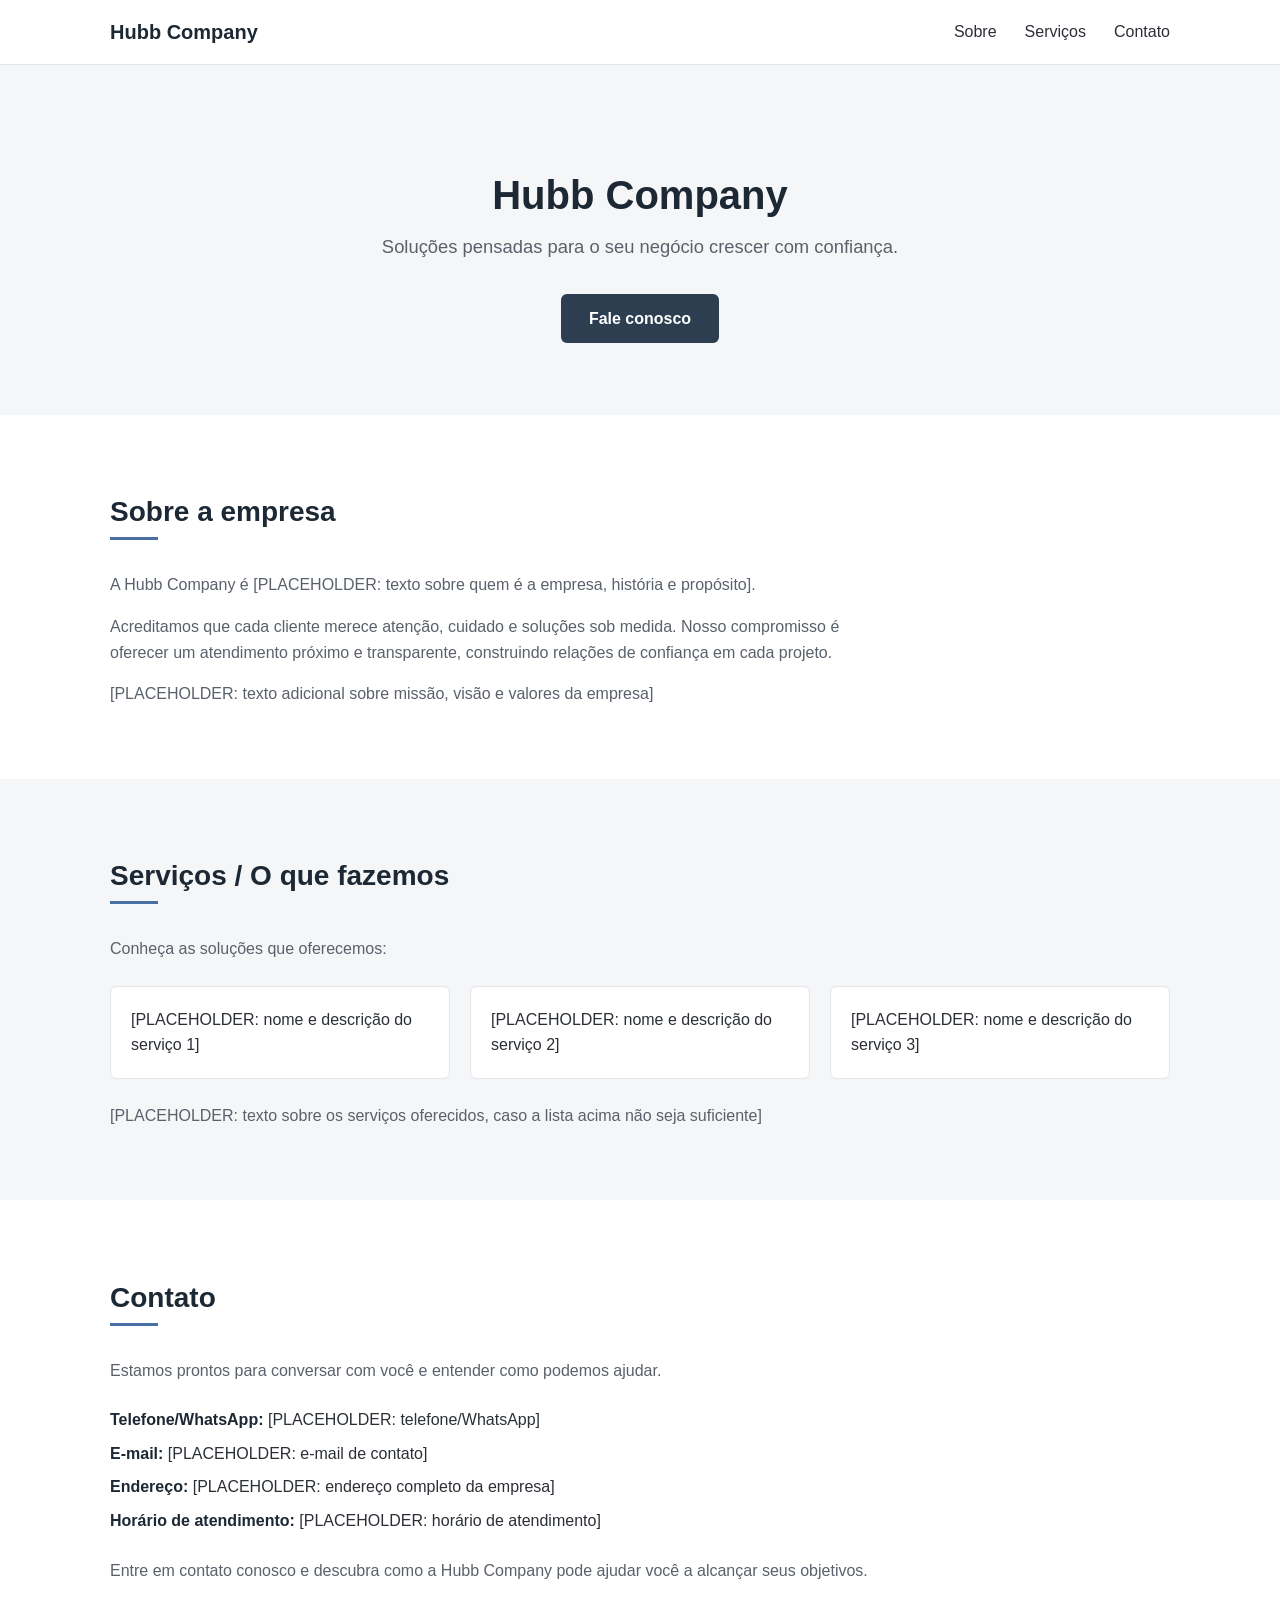
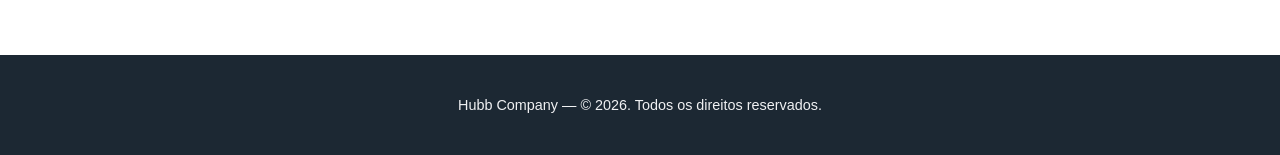
==== index.html @ 86c29744 "Publica site" ====
<!DOCTYPE html>
<html lang="pt-BR">
<head>
  <meta charset="UTF-8">
  <meta name="viewport" content="width=device-width, initial-scale=1.0">
  <title>Hubb Company — Soluções para o seu negócio</title>
  <meta name="description" content="Hubb Company: soluções pensadas para o seu negócio crescer com confiança. Conheça nossa empresa, serviços e entre em contato.">
  <link rel="stylesheet" href="styles.css">
</head>
<body>

  <header class="site-header">
    <div class="container header-inner">
      <a href="#" class="logo">Hubb Company</a>

      <input type="checkbox" id="menu-toggle" class="menu-toggle">
      <label for="menu-toggle" class="menu-toggle-label" aria-label="Abrir menu">
        <span></span>
        <span></span>
        <span></span>
      </label>

      <nav class="main-nav">
        <ul>
          <li><a href="#sobre">Sobre</a></li>
          <li><a href="#servicos">Serviços</a></li>
          <li><a href="#contato">Contato</a></li>
        </ul>
      </nav>
    </div>
  </header>

  <main>

    <section class="hero" id="topo">
      <div class="container hero-inner">
        <h1>Hubb Company</h1>
        <p class="hero-subtitle">Soluções pensadas para o seu negócio crescer com confiança.</p>
        <a href="#contato" class="btn btn-primary">Fale conosco</a>
      </div>
    </section>

    <section id="sobre" class="section">
      <div class="container">
        <h2>Sobre a empresa</h2>
        <p>A Hubb Company é [PLACEHOLDER: texto sobre quem é a empresa, história e propósito].</p>
        <p>
          Acreditamos que cada cliente merece atenção, cuidado e soluções sob medida.
          Nosso compromisso é oferecer um atendimento próximo e transparente, construindo
          relações de confiança em cada projeto.
        </p>
        <p>[PLACEHOLDER: texto adicional sobre missão, visão e valores da empresa]</p>
      </div>
    </section>

    <section id="servicos" class="section section-alt">
      <div class="container">
        <h2>Serviços / O que fazemos</h2>
        <p>Conheça as soluções que oferecemos:</p>
        <ul class="services-list">
          <li>[PLACEHOLDER: nome e descrição do serviço 1]</li>
          <li>[PLACEHOLDER: nome e descrição do serviço 2]</li>
          <li>[PLACEHOLDER: nome e descrição do serviço 3]</li>
        </ul>
        <p>[PLACEHOLDER: texto sobre os serviços oferecidos, caso a lista acima não seja suficiente]</p>
      </div>
    </section>

    <section id="contato" class="section">
      <div class="container">
        <h2>Contato</h2>
        <p>Estamos prontos para conversar com você e entender como podemos ajudar.</p>
        <ul class="contact-list">
          <li><strong>Telefone/WhatsApp:</strong> [PLACEHOLDER: telefone/WhatsApp]</li>
          <li><strong>E-mail:</strong> [PLACEHOLDER: e-mail de contato]</li>
          <li><strong>Endereço:</strong> [PLACEHOLDER: endereço completo da empresa]</li>
          <li><strong>Horário de atendimento:</strong> [PLACEHOLDER: horário de atendimento]</li>
        </ul>
        <p>
          Entre em contato conosco e descubra como a Hubb Company pode ajudar você a
          alcançar seus objetivos.
        </p>
      </div>
    </section>

  </main>

  <footer class="site-footer">
    <div class="container">
      <p>Hubb Company — &copy; 2026. Todos os direitos reservados.</p>
    </div>
  </footer>

</body>
</html>
---- styles.css ----
/* ==========================================================================
   Hubb Company — Estilos globais
   ========================================================================== */

:root {
  --color-bg: #ffffff;
  --color-bg-alt: #f5f6f8;
  --color-text: #2b2f36;
  --color-text-muted: #5a616b;
  --color-primary: #2c3e50;
  --color-primary-dark: #1c2833;
  --color-accent: #4a6fa5;
  --color-border: #e2e5ea;
  --max-width: 1100px;
  --radius: 6px;
}

* {
  box-sizing: border-box;
}

html {
  scroll-behavior: smooth;
}

body {
  margin: 0;
  font-family: -apple-system, BlinkMacSystemFont, "Segoe UI", Roboto, Helvetica, Arial, sans-serif;
  color: var(--color-text);
  background-color: var(--color-bg);
  line-height: 1.6;
}

.container {
  max-width: var(--max-width);
  margin: 0 auto;
  padding: 0 1.25rem;
}

h1, h2, h3 {
  color: var(--color-primary-dark);
  line-height: 1.25;
}

a {
  color: var(--color-accent);
  text-decoration: none;
}

a:hover,
a:focus {
  text-decoration: underline;
}

ul {
  padding-left: 1.25rem;
}

/* ==========================================================================
   Header / Navegação
   ========================================================================== */

.site-header {
  background-color: var(--color-bg);
  border-bottom: 1px solid var(--color-border);
  position: sticky;
  top: 0;
  z-index: 10;
}

.header-inner {
  display: flex;
  align-items: center;
  justify-content: space-between;
  min-height: 64px;
  position: relative;
}

.logo {
  font-weight: 700;
  font-size: 1.25rem;
  color: var(--color-primary-dark);
}

.logo:hover,
.logo:focus {
  text-decoration: none;
}

/* Menu de navegação */
.main-nav ul {
  list-style: none;
  display: flex;
  gap: 1.75rem;
  margin: 0;
  padding: 0;
}

.main-nav a {
  color: var(--color-text);
  font-weight: 500;
}

.main-nav a:hover,
.main-nav a:focus {
  color: var(--color-accent);
  text-decoration: none;
}

/* Toggle do menu mobile (checkbox hack, sem JavaScript) */
.menu-toggle {
  display: none;
}

.menu-toggle-label {
  display: none;
  flex-direction: column;
  justify-content: space-between;
  width: 26px;
  height: 20px;
  cursor: pointer;
}

.menu-toggle-label span {
  display: block;
  height: 3px;
  width: 100%;
  background-color: var(--color-primary-dark);
  border-radius: 2px;
}

/* ==========================================================================
   Hero
   ========================================================================== */

.hero {
  background-color: var(--color-bg-alt);
  padding: 4.5rem 0;
  text-align: center;
}

.hero h1 {
  font-size: 2.5rem;
  margin-bottom: 0.75rem;
}

.hero-subtitle {
  font-size: 1.15rem;
  color: var(--color-text-muted);
  max-width: 640px;
  margin: 0 auto 2rem;
}

.btn {
  display: inline-block;
  padding: 0.75rem 1.75rem;
  border-radius: var(--radius);
  font-weight: 600;
  transition: background-color 0.15s ease, color 0.15s ease;
}

.btn-primary {
  background-color: var(--color-primary);
  color: #ffffff;
}

.btn-primary:hover,
.btn-primary:focus {
  background-color: var(--color-primary-dark);
  text-decoration: none;
}

/* ==========================================================================
   Seções gerais
   ========================================================================== */

.section {
  padding: 3.5rem 0;
}

.section-alt {
  background-color: var(--color-bg-alt);
}

.section h2 {
  font-size: 1.75rem;
  margin-bottom: 1.5rem;
  position: relative;
  padding-bottom: 0.5rem;
}

.section h2::after {
  content: "";
  display: block;
  width: 48px;
  height: 3px;
  background-color: var(--color-accent);
  margin-top: 0.5rem;
}

.section p {
  color: var(--color-text-muted);
  max-width: 780px;
}

.services-list {
  list-style: none;
  padding: 0;
  display: grid;
  grid-template-columns: repeat(3, 1fr);
  gap: 1.25rem;
  margin: 1.5rem 0;
}

.services-list li {
  background-color: var(--color-bg);
  border: 1px solid var(--color-border);
  border-radius: var(--radius);
  padding: 1.25rem;
  color: var(--color-text);
}

.section-alt .services-list li {
  background-color: var(--color-bg);
}

.contact-list {
  list-style: none;
  padding: 0;
  margin: 1.5rem 0;
  display: flex;
  flex-direction: column;
  gap: 0.5rem;
}

.contact-list strong {
  color: var(--color-primary-dark);
}

/* ==========================================================================
   Rodapé
   ========================================================================== */

.site-footer {
  background-color: var(--color-primary-dark);
  color: #f0f1f3;
  padding: 1.5rem 0;
  text-align: center;
  font-size: 0.9rem;
}

.site-footer a {
  color: #ffffff;
}

/* ==========================================================================
   Responsivo — Tablet e Mobile
   ========================================================================== */

@media (max-width: 768px) {
  .services-list {
    grid-template-columns: 1fr;
  }

  .hero h1 {
    font-size: 2rem;
  }

  .hero-subtitle {
    font-size: 1rem;
  }
}

@media (max-width: 600px) {
  .menu-toggle-label {
    display: flex;
  }

  .main-nav {
    display: none;
    width: 100%;
    order: 3;
  }

  .main-nav ul {
    flex-direction: column;
    gap: 0;
    border-top: 1px solid var(--color-border);
    padding: 0.5rem 0;
  }

  .main-nav ul li a {
    display: block;
    padding: 0.75rem 0;
  }

  .header-inner {
    flex-wrap: wrap;
  }

  .menu-toggle:checked ~ .main-nav {
    display: block;
  }

  .hero {
    padding: 3rem 0;
  }

  .section {
    padding: 2.5rem 0;
  }
}
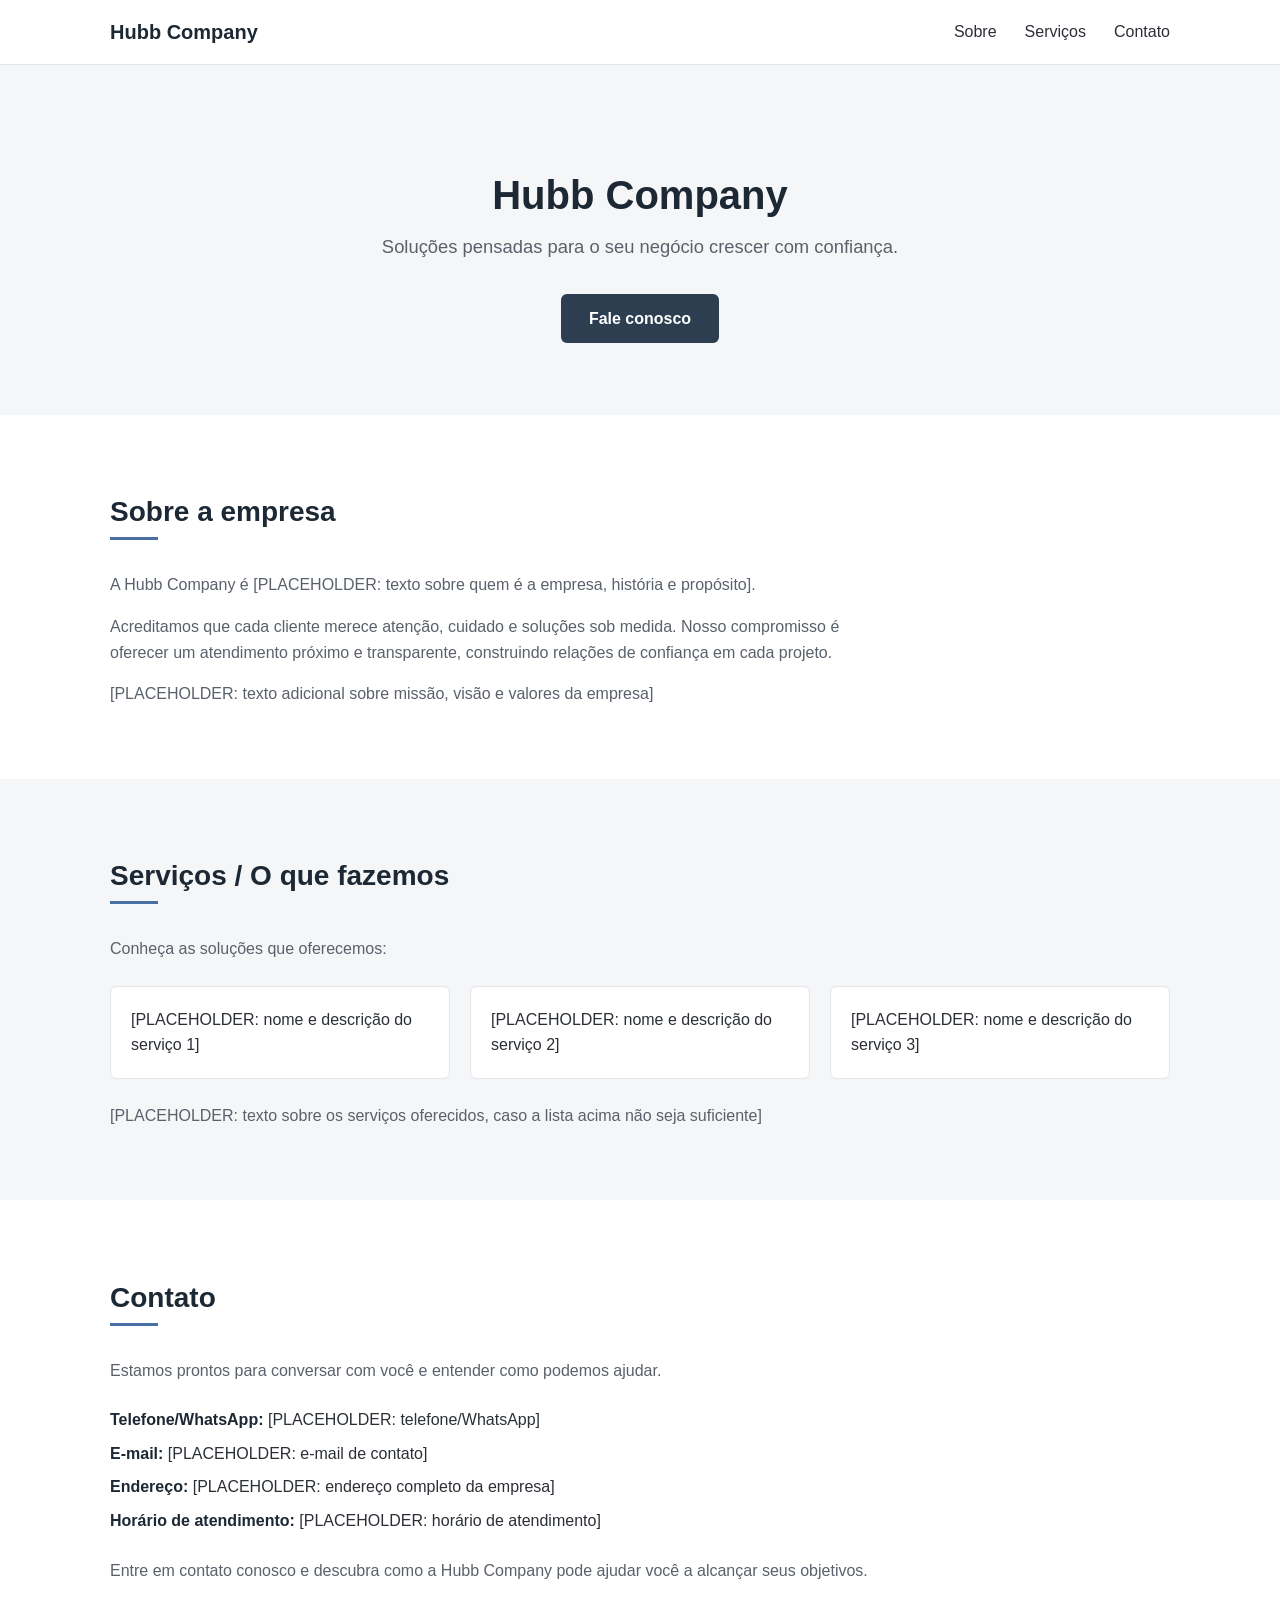
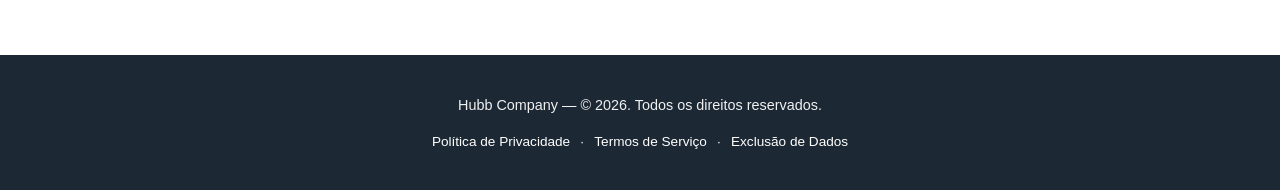
==== commit aed71919: "Adiciona páginas de privacidade, termos e exclusão de dados Referenciadas no painel do app da Meta p" ====
--- a/index.html
+++ b/index.html
@@ -88,6 +88,11 @@
   <footer class="site-footer">
     <div class="container">
       <p>Hubb Company — &copy; 2026. Todos os direitos reservados.</p>
+      <p class="footer-links">
+        <a href="/politica-de-privacidade/">Política de Privacidade</a> ·
+        <a href="/termos-de-servico/">Termos de Serviço</a> ·
+        <a href="/exclusao-de-dados/">Exclusão de Dados</a>
+      </p>
     </div>
   </footer>
 
--- a/styles.css
+++ b/styles.css
@@ -238,6 +238,35 @@
 }
 
 /* ==========================================================================
+   Páginas legais (privacidade, termos, exclusão de dados)
+   ========================================================================== */
+
+.legal-content {
+  max-width: 720px;
+}
+
+.legal-content h1 {
+  font-size: 2rem;
+  margin-bottom: 0.5rem;
+}
+
+.legal-content h2 {
+  font-size: 1.25rem;
+  margin-top: 2.25rem;
+  margin-bottom: 0.75rem;
+}
+
+.legal-content p {
+  max-width: none;
+}
+
+.updated-date {
+  color: var(--color-text-muted);
+  font-size: 0.9rem;
+  margin-bottom: 2rem;
+}
+
+/* ==========================================================================
    Rodapé
    ========================================================================== */
 
@@ -253,6 +282,15 @@
   color: #ffffff;
 }
 
+.footer-links {
+  margin-top: 0.5rem;
+  font-size: 0.85rem;
+}
+
+.footer-links a {
+  margin: 0 0.4rem;
+}
+
 /* ==========================================================================
    Responsivo — Tablet e Mobile
    ========================================================================== */
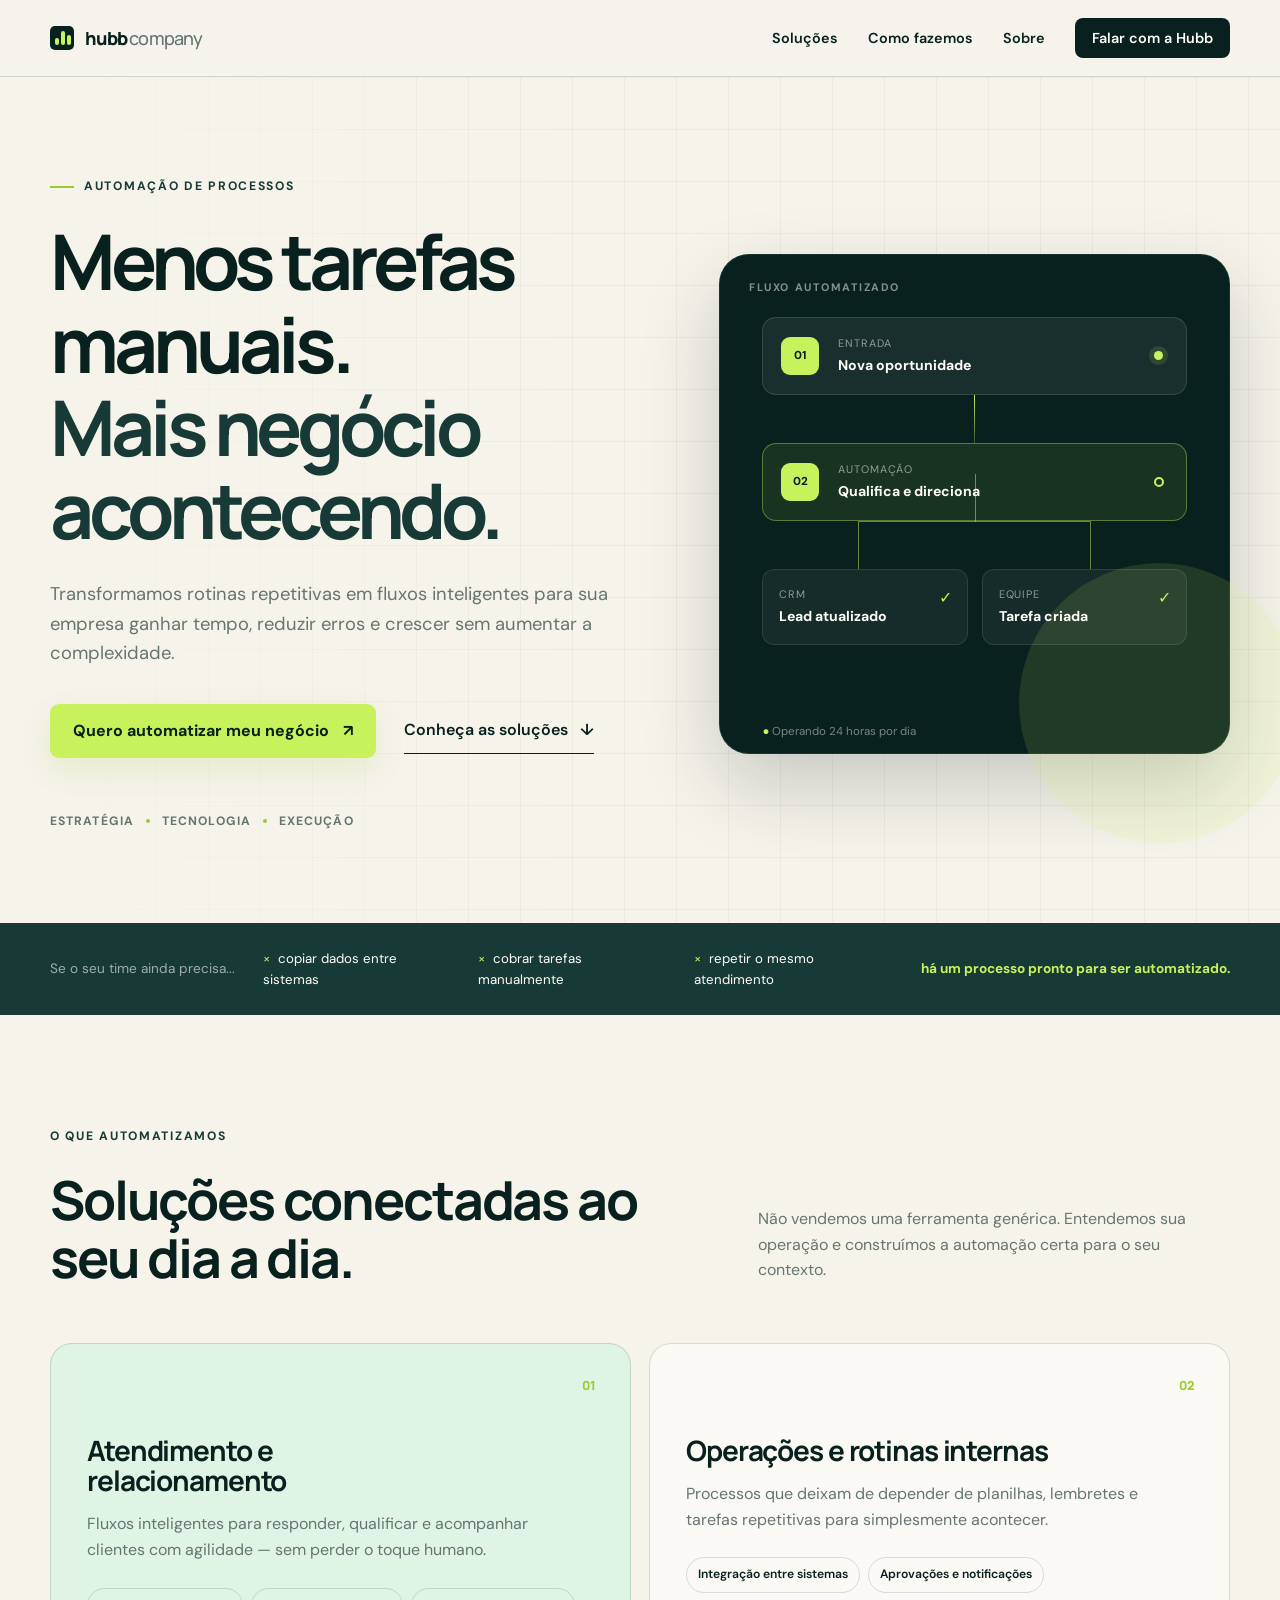
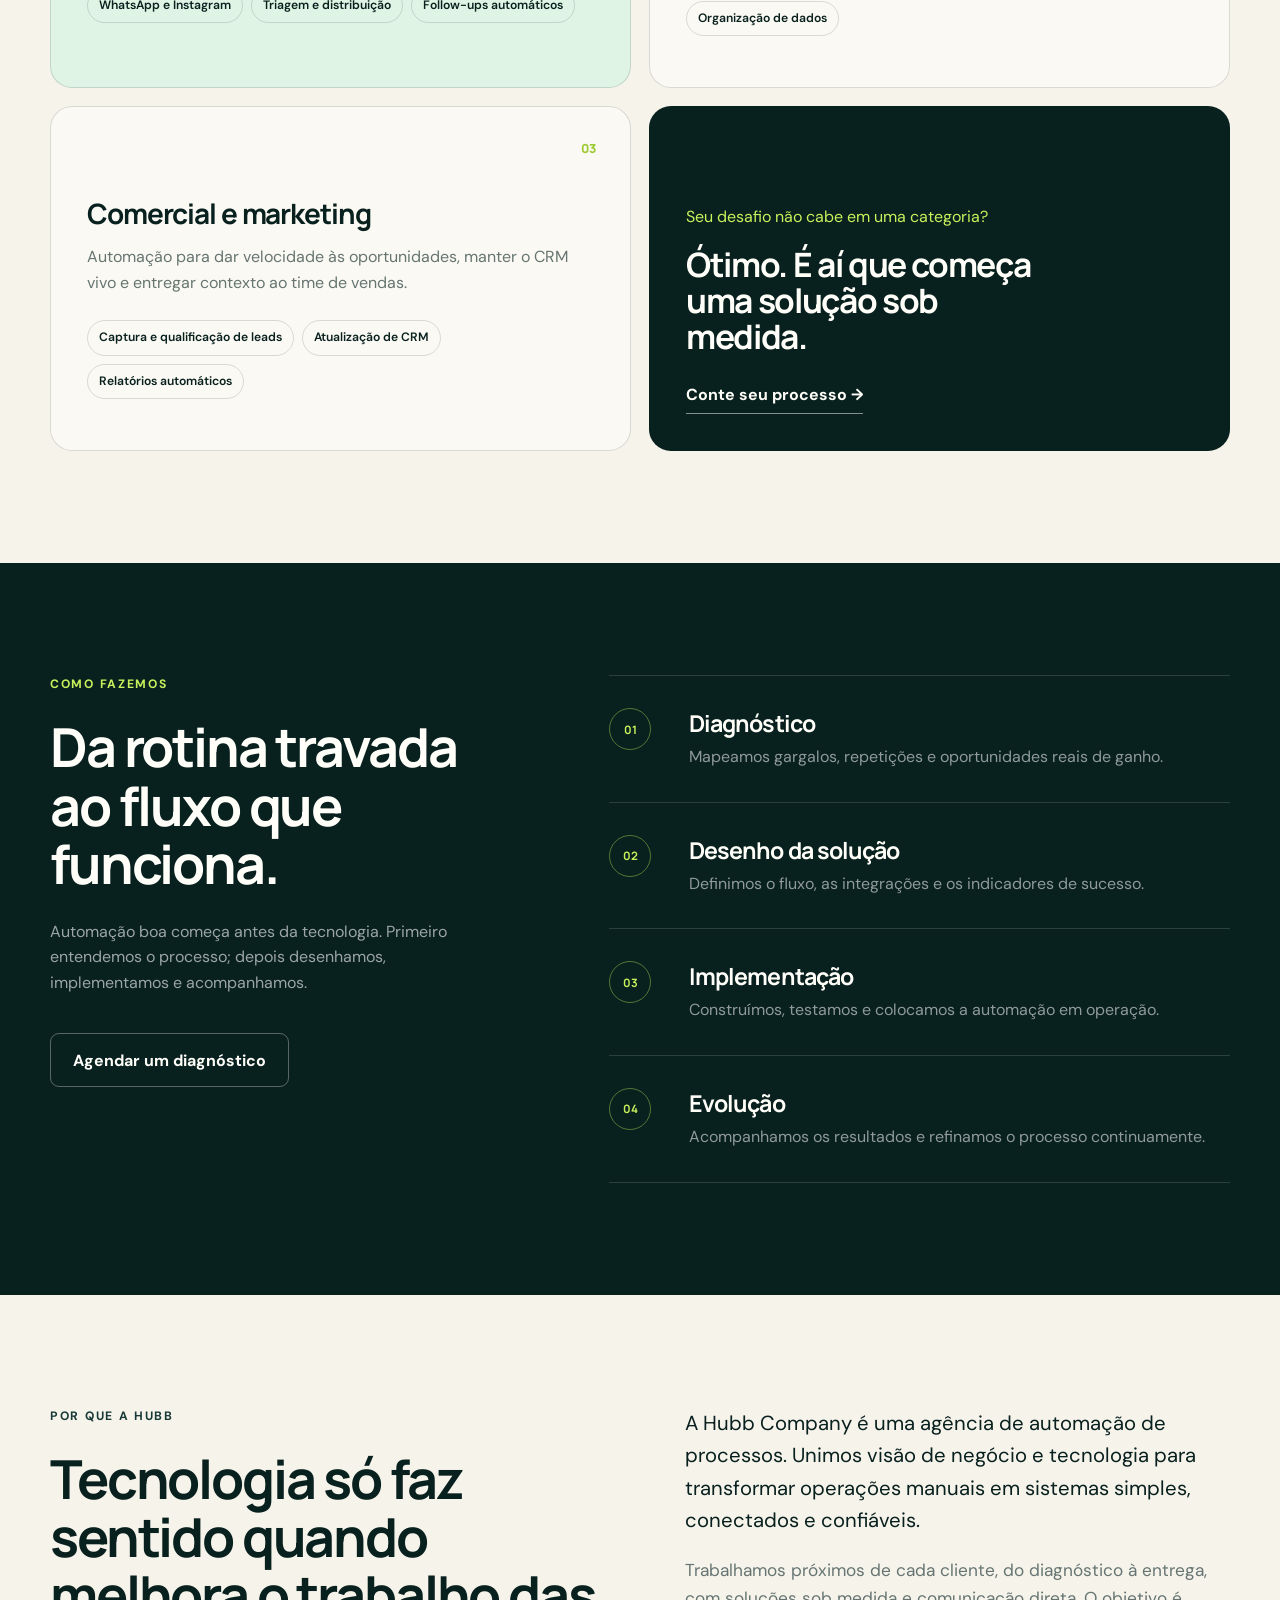
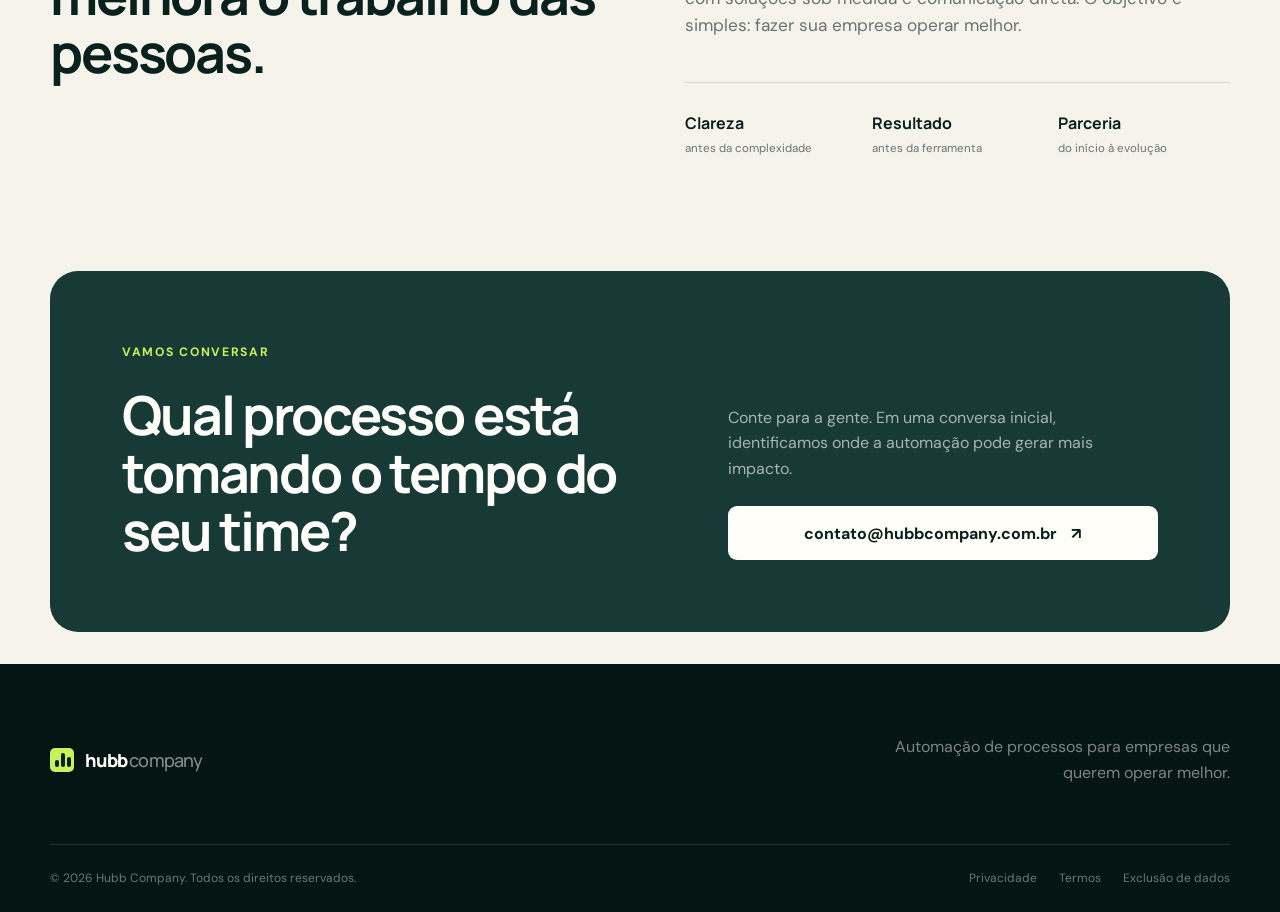
==== commit 3d052dac: "Atualiza site" ====
--- a/index.html
+++ b/index.html
@@ -1,100 +1,82 @@
 <!DOCTYPE html>
 <html lang="pt-BR">
 <head>
+  <!-- Google Tag Manager -->
+  <script>(function(w,d,s,l,i){w[l]=w[l]||[];w[l].push({'gtm.start':
+  new Date().getTime(),event:'gtm.js'});var f=d.getElementsByTagName(s)[0],
+  j=d.createElement(s),dl=l!='dataLayer'?'&l='+l:'';j.async=true;j.src=
+  'https://www.googletagmanager.com/gtm.js?id='+i+dl;f.parentNode.insertBefore(j,f);
+  })(window,document,'script','dataLayer','GTM-T8QFWPZV');</script>
+  <!-- End Google Tag Manager -->
   <meta charset="UTF-8">
   <meta name="viewport" content="width=device-width, initial-scale=1.0">
-  <title>Hubb Company — Soluções para o seu negócio</title>
-  <meta name="description" content="Hubb Company: soluções pensadas para o seu negócio crescer com confiança. Conheça nossa empresa, serviços e entre em contato.">
+  <meta name="theme-color" content="#081f1d">
+  <title>Hubb Company — Automação de processos para empresas</title>
+  <meta name="description" content="A Hubb Company mapeia, integra e automatiza processos para sua empresa ganhar eficiência, escala e clareza operacional.">
+  <meta property="og:title" content="Hubb Company — Processos melhores. Negócios mais leves.">
+  <meta property="og:description" content="Automação de processos sob medida para reduzir tarefas manuais, integrar ferramentas e liberar seu time para o que importa.">
+  <meta property="og:type" content="website">
+  <meta property="og:url" content="https://hubbcompany.com.br/">
+  <meta property="og:image" content="https://hubbcompany.com.br/og.png">
+  <meta name="twitter:card" content="summary_large_image">
+  <meta name="twitter:title" content="Hubb Company — Processos melhores. Negócios mais leves.">
+  <meta name="twitter:description" content="Automação de processos sob medida para reduzir tarefas manuais, integrar ferramentas e liberar seu time para o que importa.">
+  <meta name="twitter:image" content="https://hubbcompany.com.br/og.png">
+  <link rel="preconnect" href="https://fonts.googleapis.com">
+  <link rel="preconnect" href="https://fonts.gstatic.com" crossorigin>
+  <link href="https://fonts.googleapis.com/css2?family=DM+Sans:wght@400;500;600;700&family=Manrope:wght@500;600;700;800&display=swap" rel="stylesheet">
   <link rel="stylesheet" href="styles.css">
 </head>
 <body>
-
+  <!-- Google Tag Manager (noscript) -->
+  <noscript><iframe src="https://www.googletagmanager.com/ns.html?id=GTM-T8QFWPZV"
+  height="0" width="0" style="display:none;visibility:hidden"></iframe></noscript>
+  <!-- End Google Tag Manager (noscript) -->
   <header class="site-header">
     <div class="container header-inner">
-      <a href="#" class="logo">Hubb Company</a>
-
+      <a href="#topo" class="logo" aria-label="Hubb Company — início"><span class="logo-mark" aria-hidden="true"><i></i><i></i><i></i></span><span>hubb<span>company</span></span></a>
       <input type="checkbox" id="menu-toggle" class="menu-toggle">
-      <label for="menu-toggle" class="menu-toggle-label" aria-label="Abrir menu">
-        <span></span>
-        <span></span>
-        <span></span>
-      </label>
-
-      <nav class="main-nav">
-        <ul>
-          <li><a href="#sobre">Sobre</a></li>
-          <li><a href="#servicos">Serviços</a></li>
-          <li><a href="#contato">Contato</a></li>
-        </ul>
-      </nav>
+      <label for="menu-toggle" class="menu-toggle-label" aria-label="Abrir menu"><span></span><span></span><span></span></label>
+      <nav class="main-nav" aria-label="Navegação principal"><ul><li><a href="#solucoes">Soluções</a></li><li><a href="#metodo">Como fazemos</a></li><li><a href="#sobre">Sobre</a></li><li><a class="nav-cta" href="#contato">Falar com a Hubb</a></li></ul></nav>
     </div>
   </header>
-
   <main>
-
     <section class="hero" id="topo">
-      <div class="container hero-inner">
-        <h1>Hubb Company</h1>
-        <p class="hero-subtitle">Soluções pensadas para o seu negócio crescer com confiança.</p>
-        <a href="#contato" class="btn btn-primary">Fale conosco</a>
+      <div class="container hero-grid">
+        <div class="hero-copy">
+          <p class="eyebrow"><span></span> Automação de processos</p>
+          <h1>Menos tarefas manuais.<br><em>Mais negócio acontecendo.</em></h1>
+          <p class="hero-subtitle">Transformamos rotinas repetitivas em fluxos inteligentes para sua empresa ganhar tempo, reduzir erros e crescer sem aumentar a complexidade.</p>
+          <div class="hero-actions"><a href="mailto:contato@hubbcompany.com.br?subject=Quero%20automatizar%20meus%20processos" class="btn btn-primary">Quero automatizar meu negócio <span aria-hidden="true">↗</span></a><a href="#solucoes" class="text-link">Conheça as soluções <span aria-hidden="true">↓</span></a></div>
+          <div class="hero-proof"><span>Estratégia</span><i></i><span>Tecnologia</span><i></i><span>Execução</span></div>
+        </div>
+        <div class="process-visual" aria-label="Representação de um processo automatizado">
+          <div class="visual-label">Fluxo automatizado</div>
+          <div class="flow-card"><span class="flow-icon">01</span><div><small>Entrada</small><strong>Nova oportunidade</strong></div><span class="status-dot"></span></div>
+          <div class="flow-line"><span></span></div>
+          <div class="flow-card flow-main"><span class="flow-icon">02</span><div><small>Automação</small><strong>Qualifica e direciona</strong></div><span class="pulse"></span></div>
+          <div class="flow-split"></div>
+          <div class="flow-results"><div class="mini-card"><small>CRM</small><strong>Lead atualizado</strong><span>✓</span></div><div class="mini-card"><small>Equipe</small><strong>Tarefa criada</strong><span>✓</span></div></div>
+          <p class="visual-note"><span>●</span> Operando 24 horas por dia</p>
+        </div>
       </div>
     </section>
-
-    <section id="sobre" class="section">
+    <section class="problem-strip"><div class="container strip-grid"><p>Se o seu time ainda precisa...</p><ul><li>copiar dados entre sistemas</li><li>cobrar tarefas manualmente</li><li>repetir o mesmo atendimento</li></ul><strong>há um processo pronto para ser automatizado.</strong></div></section>
+    <section id="solucoes" class="section solutions-section">
       <div class="container">
-        <h2>Sobre a empresa</h2>
-        <p>A Hubb Company é [PLACEHOLDER: texto sobre quem é a empresa, história e propósito].</p>
-        <p>
-          Acreditamos que cada cliente merece atenção, cuidado e soluções sob medida.
-          Nosso compromisso é oferecer um atendimento próximo e transparente, construindo
-          relações de confiança em cada projeto.
-        </p>
-        <p>[PLACEHOLDER: texto adicional sobre missão, visão e valores da empresa]</p>
+        <div class="section-heading"><div><p class="eyebrow">O que automatizamos</p><h2>Soluções conectadas ao seu dia a dia.</h2></div><p>Não vendemos uma ferramenta genérica. Entendemos sua operação e construímos a automação certa para o seu contexto.</p></div>
+        <div class="services-grid">
+          <article class="service-card featured"><span class="card-number">01</span><h3>Atendimento e relacionamento</h3><p>Fluxos inteligentes para responder, qualificar e acompanhar clientes com agilidade — sem perder o toque humano.</p><ul><li>WhatsApp e Instagram</li><li>Triagem e distribuição</li><li>Follow-ups automáticos</li></ul></article>
+          <article class="service-card"><span class="card-number">02</span><h3>Operações e rotinas internas</h3><p>Processos que deixam de depender de planilhas, lembretes e tarefas repetitivas para simplesmente acontecer.</p><ul><li>Integração entre sistemas</li><li>Aprovações e notificações</li><li>Organização de dados</li></ul></article>
+          <article class="service-card"><span class="card-number">03</span><h3>Comercial e marketing</h3><p>Automação para dar velocidade às oportunidades, manter o CRM vivo e entregar contexto ao time de vendas.</p><ul><li>Captura e qualificação de leads</li><li>Atualização de CRM</li><li>Relatórios automáticos</li></ul></article>
+          <article class="service-card service-cta"><p>Seu desafio não cabe em uma categoria?</p><h3>Ótimo. É aí que começa uma solução sob medida.</h3><a href="#contato">Conte seu processo <span aria-hidden="true">→</span></a></article>
+        </div>
       </div>
     </section>
-
-    <section id="servicos" class="section section-alt">
-      <div class="container">
-        <h2>Serviços / O que fazemos</h2>
-        <p>Conheça as soluções que oferecemos:</p>
-        <ul class="services-list">
-          <li>[PLACEHOLDER: nome e descrição do serviço 1]</li>
-          <li>[PLACEHOLDER: nome e descrição do serviço 2]</li>
-          <li>[PLACEHOLDER: nome e descrição do serviço 3]</li>
-        </ul>
-        <p>[PLACEHOLDER: texto sobre os serviços oferecidos, caso a lista acima não seja suficiente]</p>
-      </div>
-    </section>
-
-    <section id="contato" class="section">
-      <div class="container">
-        <h2>Contato</h2>
-        <p>Estamos prontos para conversar com você e entender como podemos ajudar.</p>
-        <ul class="contact-list">
-          <li><strong>Telefone/WhatsApp:</strong> [PLACEHOLDER: telefone/WhatsApp]</li>
-          <li><strong>E-mail:</strong> [PLACEHOLDER: e-mail de contato]</li>
-          <li><strong>Endereço:</strong> [PLACEHOLDER: endereço completo da empresa]</li>
-          <li><strong>Horário de atendimento:</strong> [PLACEHOLDER: horário de atendimento]</li>
-        </ul>
-        <p>
-          Entre em contato conosco e descubra como a Hubb Company pode ajudar você a
-          alcançar seus objetivos.
-        </p>
-      </div>
-    </section>
-
+    <section id="metodo" class="section method-section"><div class="container method-grid"><div class="method-intro"><p class="eyebrow light">Como fazemos</p><h2>Da rotina travada ao fluxo que funciona.</h2><p>Automação boa começa antes da tecnologia. Primeiro entendemos o processo; depois desenhamos, implementamos e acompanhamos.</p><a class="btn btn-outline" href="mailto:contato@hubbcompany.com.br?subject=Diagnóstico%20de%20automação">Agendar um diagnóstico</a></div><ol class="steps-list"><li><span>01</span><div><h3>Diagnóstico</h3><p>Mapeamos gargalos, repetições e oportunidades reais de ganho.</p></div></li><li><span>02</span><div><h3>Desenho da solução</h3><p>Definimos o fluxo, as integrações e os indicadores de sucesso.</p></div></li><li><span>03</span><div><h3>Implementação</h3><p>Construímos, testamos e colocamos a automação em operação.</p></div></li><li><span>04</span><div><h3>Evolução</h3><p>Acompanhamos os resultados e refinamos o processo continuamente.</p></div></li></ol></div></section>
+    <section id="sobre" class="section about-section"><div class="container about-grid"><div class="about-statement"><p class="eyebrow">Por que a Hubb</p><h2>Tecnologia só faz sentido quando melhora o trabalho das pessoas.</h2></div><div class="about-copy"><p>A Hubb Company é uma agência de automação de processos. Unimos visão de negócio e tecnologia para transformar operações manuais em sistemas simples, conectados e confiáveis.</p><p>Trabalhamos próximos de cada cliente, do diagnóstico à entrega, com soluções sob medida e comunicação direta. O objetivo é simples: fazer sua empresa operar melhor.</p><div class="values-row"><div><strong>Clareza</strong><span>antes da complexidade</span></div><div><strong>Resultado</strong><span>antes da ferramenta</span></div><div><strong>Parceria</strong><span>do início à evolução</span></div></div></div></div></section>
+    <section id="contato" class="contact-section"><div class="container contact-panel"><div><p class="eyebrow light">Vamos conversar</p><h2>Qual processo está tomando o tempo do seu time?</h2></div><div class="contact-action"><p>Conte para a gente. Em uma conversa inicial, identificamos onde a automação pode gerar mais impacto.</p><a href="mailto:contato@hubbcompany.com.br?subject=Quero%20automatizar%20meus%20processos" class="btn btn-light">contato@hubbcompany.com.br <span aria-hidden="true">↗</span></a></div></div></section>
   </main>
-
-  <footer class="site-footer">
-    <div class="container">
-      <p>Hubb Company — &copy; 2026. Todos os direitos reservados.</p>
-      <p class="footer-links">
-        <a href="/politica-de-privacidade/">Política de Privacidade</a> ·
-        <a href="/termos-de-servico/">Termos de Serviço</a> ·
-        <a href="/exclusao-de-dados/">Exclusão de Dados</a>
-      </p>
-    </div>
-  </footer>
-
+  <footer class="site-footer"><div class="container footer-main"><a href="#topo" class="logo logo-footer"><span class="logo-mark" aria-hidden="true"><i></i><i></i><i></i></span><span>hubb<span>company</span></span></a><p>Automação de processos para empresas que querem operar melhor.</p></div><div class="container footer-bottom"><p>© 2026 Hubb Company. Todos os direitos reservados.</p><nav aria-label="Links legais"><a href="/politica-de-privacidade/">Privacidade</a><a href="/termos-de-servico/">Termos</a><a href="/exclusao-de-dados/">Exclusão de dados</a></nav></div></footer>
 </body>
 </html>
--- a/styles.css
+++ b/styles.css
@@ -1,350 +1,128 @@
-/* ==========================================================================
-   Hubb Company — Estilos globais
-   ========================================================================== */
-
 :root {
-  --color-bg: #ffffff;
-  --color-bg-alt: #f5f6f8;
-  --color-text: #2b2f36;
-  --color-text-muted: #5a616b;
-  --color-primary: #2c3e50;
-  --color-primary-dark: #1c2833;
-  --color-accent: #4a6fa5;
-  --color-border: #e2e5ea;
-  --max-width: 1100px;
-  --radius: 6px;
+  --ink: #08201e; --ink-soft: #173a36; --paper: #f6f3eb; --white: #fffef9;
+  --lime: #c8f25c; --lime-deep: #9dca31; --mint: #dff4e4; --muted: #667572;
+  --line: rgba(8, 32, 30, .14); --max-width: 1180px; --radius: 22px;
+  --font-display: "Manrope", sans-serif; --font-body: "DM Sans", sans-serif;
 }
-
-* {
-  box-sizing: border-box;
+* { box-sizing: border-box; }
+html { scroll-behavior: smooth; scroll-padding-top: 88px; }
+body { margin: 0; color: var(--ink); background: var(--paper); font-family: var(--font-body); line-height: 1.6; -webkit-font-smoothing: antialiased; }
+body::selection { background: var(--lime); color: var(--ink); }
+a { color: inherit; text-decoration: none; }
+.container { width: min(calc(100% - 40px), var(--max-width)); margin-inline: auto; }
+h1, h2, h3, p { margin-top: 0; }
+h1, h2, h3 { font-family: var(--font-display); letter-spacing: -.04em; line-height: 1.08; }
+.section { padding: 112px 0; }
+.eyebrow { display: flex; align-items: center; gap: 10px; margin-bottom: 24px; color: var(--ink-soft); font-size: .76rem; font-weight: 700; letter-spacing: .14em; text-transform: uppercase; }
+.eyebrow > span { display: inline-block; width: 24px; height: 2px; background: var(--lime-deep); }
+.eyebrow.light { color: var(--lime); }
+.btn { display: inline-flex; align-items: center; justify-content: center; gap: 14px; min-height: 54px; padding: 0 22px; border: 1px solid transparent; border-radius: 9px; font-weight: 700; transition: transform .2s ease, background .2s ease, color .2s ease; }
+.btn:hover { transform: translateY(-2px); }
+.btn-primary { color: var(--ink); background: var(--lime); box-shadow: 0 12px 34px rgba(157, 202, 49, .18); }
+.btn-primary:hover { background: #d5ff6b; }
+.btn-outline { margin-top: 22px; color: var(--white); border-color: rgba(255,255,255,.32); }
+.btn-outline:hover { color: var(--ink); background: var(--white); }
+.btn-light { color: var(--ink); background: var(--white); }
+.site-header { position: sticky; top: 0; z-index: 20; border-bottom: 1px solid var(--line); background: rgba(246,243,235,.9); backdrop-filter: blur(16px); }
+.header-inner { display: flex; align-items: center; justify-content: space-between; min-height: 76px; }
+.logo { display: inline-flex; align-items: center; gap: 11px; font-family: var(--font-display); font-size: 1.13rem; font-weight: 800; letter-spacing: -.05em; }
+.logo > span:last-child > span { margin-left: 2px; color: var(--muted); font-weight: 500; }
+.logo-mark { display: grid; grid-template-columns: repeat(3, 4px); align-items: end; gap: 2px; width: 24px; height: 24px; padding: 5px; border-radius: 5px; background: var(--ink); }
+.logo-mark i { display: block; width: 4px; border-radius: 2px; background: var(--lime); }
+.logo-mark i:nth-child(1) { height: 7px; } .logo-mark i:nth-child(2) { height: 14px; } .logo-mark i:nth-child(3) { height: 10px; }
+.main-nav ul { display: flex; align-items: center; gap: 30px; margin: 0; padding: 0; list-style: none; }
+.main-nav a { font-size: .9rem; font-weight: 600; }
+.main-nav a:not(.nav-cta):hover { color: var(--lime-deep); }
+.main-nav .nav-cta { padding: 11px 17px; border-radius: 8px; color: var(--white); background: var(--ink); }
+.menu-toggle, .menu-toggle-label { display: none; }
+.hero { position: relative; overflow: hidden; padding: 100px 0 92px; }
+.hero::before { position: absolute; inset: 0; z-index: -1; content: ""; background-image: linear-gradient(rgba(8,32,30,.045) 1px, transparent 1px), linear-gradient(90deg, rgba(8,32,30,.045) 1px, transparent 1px); background-size: 52px 52px; mask-image: linear-gradient(to right, transparent, #000 45%, #000); }
+.hero-grid { display: grid; grid-template-columns: 1.08fr .92fr; align-items: center; gap: 70px; }
+.hero h1 { max-width: 700px; margin-bottom: 28px; font-size: clamp(3rem, 6vw, 5.35rem); font-weight: 700; letter-spacing: -.065em; }
+.hero h1 em { color: var(--ink-soft); font-style: normal; }
+.hero-subtitle { max-width: 650px; margin-bottom: 35px; color: var(--muted); font-size: 1.15rem; }
+.hero-actions { display: flex; align-items: center; gap: 28px; }
+.text-link { padding: 10px 0; border-bottom: 1px solid var(--ink); font-weight: 600; }
+.text-link span { margin-left: 8px; }
+.hero-proof { display: flex; align-items: center; gap: 12px; margin-top: 54px; color: var(--muted); font-size: .76rem; font-weight: 700; letter-spacing: .09em; text-transform: uppercase; }
+.hero-proof i { width: 4px; height: 4px; border-radius: 50%; background: var(--lime-deep); }
+.process-visual { position: relative; min-height: 500px; padding: 62px 42px 36px; border: 1px solid rgba(255,255,255,.08); border-radius: 30px; background: var(--ink); box-shadow: 0 32px 80px rgba(8,32,30,.2); }
+.process-visual::before { position: absolute; right: -70px; bottom: -90px; width: 280px; height: 280px; border-radius: 50%; content: ""; background: rgba(200,242,92,.12); }
+.visual-label { position: absolute; top: 24px; left: 29px; color: rgba(255,255,255,.5); font-size: .68rem; font-weight: 700; letter-spacing: .14em; text-transform: uppercase; }
+.flow-card { position: relative; z-index: 2; display: grid; grid-template-columns: 42px 1fr 14px; align-items: center; gap: 15px; padding: 17px 18px; border: 1px solid rgba(255,255,255,.13); border-radius: 14px; color: var(--white); background: rgba(255,255,255,.07); }
+.flow-card small, .mini-card small { display: block; color: rgba(255,255,255,.52); font-size: .68rem; letter-spacing: .08em; text-transform: uppercase; }
+.flow-card strong, .mini-card strong { display: block; margin-top: 2px; font-size: .88rem; }
+.flow-icon { display: grid; place-items: center; width: 38px; height: 38px; border-radius: 9px; color: var(--ink); background: var(--lime); font-size: .72rem; font-weight: 800; }
+.status-dot { width: 9px; height: 9px; border-radius: 50%; background: var(--lime); box-shadow: 0 0 0 5px rgba(200,242,92,.12); }
+.flow-main { border-color: rgba(200,242,92,.38); background: rgba(200,242,92,.09); }
+.pulse { width: 10px; height: 10px; border: 2px solid var(--lime); border-radius: 50%; animation: pulse 1.8s infinite; }
+.flow-line { display: flex; justify-content: center; height: 48px; } .flow-line span { width: 1px; background: linear-gradient(var(--lime), rgba(200,242,92,.25)); }
+.flow-split { position: relative; width: 55%; height: 48px; margin: auto; border-top: 1px solid rgba(200,242,92,.5); border-inline: 1px solid rgba(200,242,92,.5); }
+.flow-split::before { position: absolute; top: -48px; left: 50%; width: 1px; height: 48px; content: ""; background: rgba(200,242,92,.5); }
+.flow-results { display: grid; grid-template-columns: 1fr 1fr; gap: 14px; }
+.mini-card { position: relative; padding: 16px; border: 1px solid rgba(255,255,255,.1); border-radius: 12px; color: var(--white); background: rgba(255,255,255,.055); }
+.mini-card > span { position: absolute; top: 15px; right: 15px; color: var(--lime); }
+.visual-note { position: absolute; bottom: 12px; left: 42px; margin: 0; color: rgba(255,255,255,.46); font-size: .72rem; } .visual-note span { color: var(--lime); }
+@keyframes pulse { 0%,100% { box-shadow: 0 0 0 0 rgba(200,242,92,.28); } 50% { box-shadow: 0 0 0 8px rgba(200,242,92,0); } }
+.problem-strip { padding: 25px 0; color: var(--white); background: var(--ink-soft); }
+.strip-grid { display: grid; grid-template-columns: auto 1fr auto; align-items: center; gap: 28px; }
+.strip-grid p, .strip-grid strong { margin: 0; font-size: .85rem; } .strip-grid p { color: rgba(255,255,255,.58); } .strip-grid strong { color: var(--lime); }
+.strip-grid ul { display: flex; justify-content: center; gap: 26px; margin: 0; padding: 0; list-style: none; font-size: .83rem; } .strip-grid li::before { margin-right: 8px; color: var(--lime); content: "×"; }
+.section-heading { display: grid; grid-template-columns: 1.15fr .85fr; gap: 70px; align-items: end; margin-bottom: 56px; }
+.section-heading h2, .about-statement h2, .method-intro h2, .contact-panel h2 { margin-bottom: 0; font-size: clamp(2.35rem, 4.2vw, 4rem); }
+.section-heading > p { max-width: 440px; margin-bottom: 4px; color: var(--muted); }
+.services-grid { display: grid; grid-template-columns: repeat(2, 1fr); gap: 18px; }
+.service-card { position: relative; min-height: 345px; padding: 36px; overflow: hidden; border: 1px solid var(--line); border-radius: var(--radius); background: rgba(255,254,249,.56); }
+.service-card.featured { background: var(--mint); }
+.service-card h3 { max-width: 370px; margin: 55px 0 16px; font-size: 1.75rem; }
+.service-card p { max-width: 500px; color: var(--muted); }
+.service-card ul { display: flex; flex-wrap: wrap; gap: 8px; margin: 25px 0 0; padding: 0; list-style: none; }
+.service-card li { padding: 7px 11px; border: 1px solid var(--line); border-radius: 30px; font-size: .76rem; font-weight: 600; }
+.card-number { position: absolute; top: 32px; right: 34px; color: var(--lime-deep); font-family: var(--font-display); font-size: .78rem; font-weight: 800; }
+.service-cta { display: flex; flex-direction: column; justify-content: flex-end; color: var(--white); background: var(--ink); }
+.service-cta p { color: var(--lime); } .service-cta h3 { margin: 0 0 28px; font-size: 2.1rem; } .service-cta a { align-self: flex-start; padding-bottom: 5px; border-bottom: 1px solid rgba(255,255,255,.5); font-weight: 700; }
+.method-section { color: var(--white); background: var(--ink); }
+.method-grid { display: grid; grid-template-columns: .85fr 1.15fr; gap: 100px; }
+.method-intro { position: sticky; top: 120px; align-self: start; } .method-intro > p:not(.eyebrow) { max-width: 430px; margin-top: 26px; color: rgba(255,255,255,.6); }
+.steps-list { margin: 0; padding: 0; list-style: none; }
+.steps-list li { display: grid; grid-template-columns: 58px 1fr; gap: 22px; padding: 32px 0; border-top: 1px solid rgba(255,255,255,.14); }
+.steps-list li:last-child { border-bottom: 1px solid rgba(255,255,255,.14); }
+.steps-list > li > span { display: grid; place-items: center; width: 42px; height: 42px; border: 1px solid rgba(200,242,92,.4); border-radius: 50%; color: var(--lime); font: 700 .72rem var(--font-display); }
+.steps-list h3 { margin: 3px 0 8px; font-size: 1.45rem; } .steps-list p { margin: 0; color: rgba(255,255,255,.55); }
+.about-grid { display: grid; grid-template-columns: 1fr 1fr; gap: 90px; }
+.about-copy > p { color: var(--muted); font-size: 1.08rem; } .about-copy > p:first-child { color: var(--ink); font-size: 1.27rem; }
+.values-row { display: grid; grid-template-columns: repeat(3, 1fr); gap: 15px; margin-top: 42px; padding-top: 28px; border-top: 1px solid var(--line); }
+.values-row strong, .values-row span { display: block; } .values-row strong { font-family: var(--font-display); } .values-row span { margin-top: 4px; color: var(--muted); font-size: .72rem; }
+.contact-section { padding: 0 0 32px; }
+.contact-panel { display: grid; grid-template-columns: 1.1fr .9fr; gap: 80px; padding: 72px; border-radius: 28px; color: var(--white); background: var(--ink-soft); }
+.contact-action { align-self: end; } .contact-action p { margin-bottom: 25px; color: rgba(255,255,255,.62); } .contact-action .btn { width: 100%; }
+.site-footer { padding: 70px 0 24px; color: var(--white); background: #051513; }
+.footer-main { display: flex; justify-content: space-between; align-items: center; padding-bottom: 58px; } .footer-main > p { max-width: 340px; margin: 0; color: rgba(255,255,255,.48); text-align: right; }
+.logo-footer .logo-mark { background: var(--lime); } .logo-footer .logo-mark i { background: var(--ink); } .logo-footer > span:last-child > span { color: rgba(255,255,255,.5); }
+.footer-bottom { display: flex; justify-content: space-between; gap: 20px; padding-top: 24px; border-top: 1px solid rgba(255,255,255,.12); color: rgba(255,255,255,.42); font-size: .75rem; } .footer-bottom p { margin: 0; } .footer-bottom nav { display: flex; gap: 22px; } .footer-bottom a:hover { color: var(--lime); }
+.legal-content { max-width: 780px; padding-top: 65px; padding-bottom: 90px; }
+.legal-content h1 { margin-bottom: 10px; font-size: clamp(2.4rem, 5vw, 4rem); }
+.legal-content h2 { margin-top: 42px; margin-bottom: 14px; font-size: 1.45rem; }
+.legal-content p, .legal-content li { color: var(--muted); }
+.legal-content a { color: var(--ink); border-bottom: 1px solid var(--lime-deep); }
+.updated-date { margin-bottom: 44px; font-size: .85rem; }
+.section .legal-content { padding-top: 0; padding-bottom: 0; }
+@media (max-width: 980px) {
+  .hero-grid, .method-grid, .about-grid { grid-template-columns: 1fr; }
+  .hero-grid { gap: 55px; } .process-visual { max-width: 620px; width: 100%; margin: auto; }
+  .strip-grid { grid-template-columns: 1fr; gap: 10px; } .strip-grid ul { justify-content: flex-start; flex-wrap: wrap; }
+  .method-grid { gap: 60px; } .method-intro { position: static; }
+  .contact-panel { grid-template-columns: 1fr; gap: 38px; }
 }
-
-html {
-  scroll-behavior: smooth;
+@media (max-width: 720px) {
+  .container { width: min(calc(100% - 28px), var(--max-width)); } .section { padding: 78px 0; }
+  .menu-toggle-label { display: flex; flex-direction: column; justify-content: space-between; width: 26px; height: 19px; cursor: pointer; } .menu-toggle-label span { width: 100%; height: 2px; background: var(--ink); }
+  .main-nav { display: none; width: 100%; padding: 16px 0 20px; } .header-inner { flex-wrap: wrap; } .menu-toggle:checked ~ .main-nav { display: block; } .main-nav ul { flex-direction: column; align-items: stretch; gap: 4px; } .main-nav a { display: block; padding: 11px 0; } .main-nav .nav-cta { margin-top: 7px; text-align: center; }
+  .hero { padding: 70px 0 65px; } .hero h1 { font-size: clamp(2.85rem, 14vw, 4rem); } .hero-actions { align-items: stretch; flex-direction: column; gap: 12px; } .text-link { align-self: center; } .hero-proof { flex-wrap: wrap; margin-top: 38px; }
+  .process-visual { min-height: 445px; padding: 62px 18px 34px; border-radius: 22px; } .visual-note { left: 20px; } .flow-card { grid-template-columns: 38px 1fr 12px; gap: 10px; } .flow-results { gap: 8px; } .mini-card { padding: 13px 10px; } .mini-card strong { font-size: .76rem; }
+  .problem-strip { display: none; } .section-heading { grid-template-columns: 1fr; gap: 20px; margin-bottom: 38px; } .services-grid { grid-template-columns: 1fr; } .service-card { min-height: 330px; padding: 28px; }
+  .about-grid { gap: 38px; } .values-row { grid-template-columns: 1fr; } .values-row div { padding-bottom: 12px; border-bottom: 1px solid var(--line); }
+  .contact-panel { width: 100%; padding: 54px 22px; border-radius: 0; } .contact-section { padding: 0; } .contact-action .btn { font-size: .82rem; }
+  .footer-main, .footer-bottom { align-items: flex-start; flex-direction: column; } .footer-main > p { text-align: left; } .footer-bottom nav { flex-wrap: wrap; gap: 12px 18px; }
 }
-
-body {
-  margin: 0;
-  font-family: -apple-system, BlinkMacSystemFont, "Segoe UI", Roboto, Helvetica, Arial, sans-serif;
-  color: var(--color-text);
-  background-color: var(--color-bg);
-  line-height: 1.6;
-}
-
-.container {
-  max-width: var(--max-width);
-  margin: 0 auto;
-  padding: 0 1.25rem;
-}
-
-h1, h2, h3 {
-  color: var(--color-primary-dark);
-  line-height: 1.25;
-}
-
-a {
-  color: var(--color-accent);
-  text-decoration: none;
-}
-
-a:hover,
-a:focus {
-  text-decoration: underline;
-}
-
-ul {
-  padding-left: 1.25rem;
-}
-
-/* ==========================================================================
-   Header / Navegação
-   ========================================================================== */
-
-.site-header {
-  background-color: var(--color-bg);
-  border-bottom: 1px solid var(--color-border);
-  position: sticky;
-  top: 0;
-  z-index: 10;
-}
-
-.header-inner {
-  display: flex;
-  align-items: center;
-  justify-content: space-between;
-  min-height: 64px;
-  position: relative;
-}
-
-.logo {
-  font-weight: 700;
-  font-size: 1.25rem;
-  color: var(--color-primary-dark);
-}
-
-.logo:hover,
-.logo:focus {
-  text-decoration: none;
-}
-
-/* Menu de navegação */
-.main-nav ul {
-  list-style: none;
-  display: flex;
-  gap: 1.75rem;
-  margin: 0;
-  padding: 0;
-}
-
-.main-nav a {
-  color: var(--color-text);
-  font-weight: 500;
-}
-
-.main-nav a:hover,
-.main-nav a:focus {
-  color: var(--color-accent);
-  text-decoration: none;
-}
-
-/* Toggle do menu mobile (checkbox hack, sem JavaScript) */
-.menu-toggle {
-  display: none;
-}
-
-.menu-toggle-label {
-  display: none;
-  flex-direction: column;
-  justify-content: space-between;
-  width: 26px;
-  height: 20px;
-  cursor: pointer;
-}
-
-.menu-toggle-label span {
-  display: block;
-  height: 3px;
-  width: 100%;
-  background-color: var(--color-primary-dark);
-  border-radius: 2px;
-}
-
-/* ==========================================================================
-   Hero
-   ========================================================================== */
-
-.hero {
-  background-color: var(--color-bg-alt);
-  padding: 4.5rem 0;
-  text-align: center;
-}
-
-.hero h1 {
-  font-size: 2.5rem;
-  margin-bottom: 0.75rem;
-}
-
-.hero-subtitle {
-  font-size: 1.15rem;
-  color: var(--color-text-muted);
-  max-width: 640px;
-  margin: 0 auto 2rem;
-}
-
-.btn {
-  display: inline-block;
-  padding: 0.75rem 1.75rem;
-  border-radius: var(--radius);
-  font-weight: 600;
-  transition: background-color 0.15s ease, color 0.15s ease;
-}
-
-.btn-primary {
-  background-color: var(--color-primary);
-  color: #ffffff;
-}
-
-.btn-primary:hover,
-.btn-primary:focus {
-  background-color: var(--color-primary-dark);
-  text-decoration: none;
-}
-
-/* ==========================================================================
-   Seções gerais
-   ========================================================================== */
-
-.section {
-  padding: 3.5rem 0;
-}
-
-.section-alt {
-  background-color: var(--color-bg-alt);
-}
-
-.section h2 {
-  font-size: 1.75rem;
-  margin-bottom: 1.5rem;
-  position: relative;
-  padding-bottom: 0.5rem;
-}
-
-.section h2::after {
-  content: "";
-  display: block;
-  width: 48px;
-  height: 3px;
-  background-color: var(--color-accent);
-  margin-top: 0.5rem;
-}
-
-.section p {
-  color: var(--color-text-muted);
-  max-width: 780px;
-}
-
-.services-list {
-  list-style: none;
-  padding: 0;
-  display: grid;
-  grid-template-columns: repeat(3, 1fr);
-  gap: 1.25rem;
-  margin: 1.5rem 0;
-}
-
-.services-list li {
-  background-color: var(--color-bg);
-  border: 1px solid var(--color-border);
-  border-radius: var(--radius);
-  padding: 1.25rem;
-  color: var(--color-text);
-}
-
-.section-alt .services-list li {
-  background-color: var(--color-bg);
-}
-
-.contact-list {
-  list-style: none;
-  padding: 0;
-  margin: 1.5rem 0;
-  display: flex;
-  flex-direction: column;
-  gap: 0.5rem;
-}
-
-.contact-list strong {
-  color: var(--color-primary-dark);
-}
-
-/* ==========================================================================
-   Páginas legais (privacidade, termos, exclusão de dados)
-   ========================================================================== */
-
-.legal-content {
-  max-width: 720px;
-}
-
-.legal-content h1 {
-  font-size: 2rem;
-  margin-bottom: 0.5rem;
-}
-
-.legal-content h2 {
-  font-size: 1.25rem;
-  margin-top: 2.25rem;
-  margin-bottom: 0.75rem;
-}
-
-.legal-content p {
-  max-width: none;
-}
-
-.updated-date {
-  color: var(--color-text-muted);
-  font-size: 0.9rem;
-  margin-bottom: 2rem;
-}
-
-/* ==========================================================================
-   Rodapé
-   ========================================================================== */
-
-.site-footer {
-  background-color: var(--color-primary-dark);
-  color: #f0f1f3;
-  padding: 1.5rem 0;
-  text-align: center;
-  font-size: 0.9rem;
-}
-
-.site-footer a {
-  color: #ffffff;
-}
-
-.footer-links {
-  margin-top: 0.5rem;
-  font-size: 0.85rem;
-}
-
-.footer-links a {
-  margin: 0 0.4rem;
-}
-
-/* ==========================================================================
-   Responsivo — Tablet e Mobile
-   ========================================================================== */
-
-@media (max-width: 768px) {
-  .services-list {
-    grid-template-columns: 1fr;
-  }
-
-  .hero h1 {
-    font-size: 2rem;
-  }
-
-  .hero-subtitle {
-    font-size: 1rem;
-  }
-}
-
-@media (max-width: 600px) {
-  .menu-toggle-label {
-    display: flex;
-  }
-
-  .main-nav {
-    display: none;
-    width: 100%;
-    order: 3;
-  }
-
-  .main-nav ul {
-    flex-direction: column;
-    gap: 0;
-    border-top: 1px solid var(--color-border);
-    padding: 0.5rem 0;
-  }
-
-  .main-nav ul li a {
-    display: block;
-    padding: 0.75rem 0;
-  }
-
-  .header-inner {
-    flex-wrap: wrap;
-  }
-
-  .menu-toggle:checked ~ .main-nav {
-    display: block;
-  }
-
-  .hero {
-    padding: 3rem 0;
-  }
-
-  .section {
-    padding: 2.5rem 0;
-  }
-}
+@media (prefers-reduced-motion: reduce) { html { scroll-behavior: auto; } *, *::before, *::after { animation-duration: .01ms !important; } }
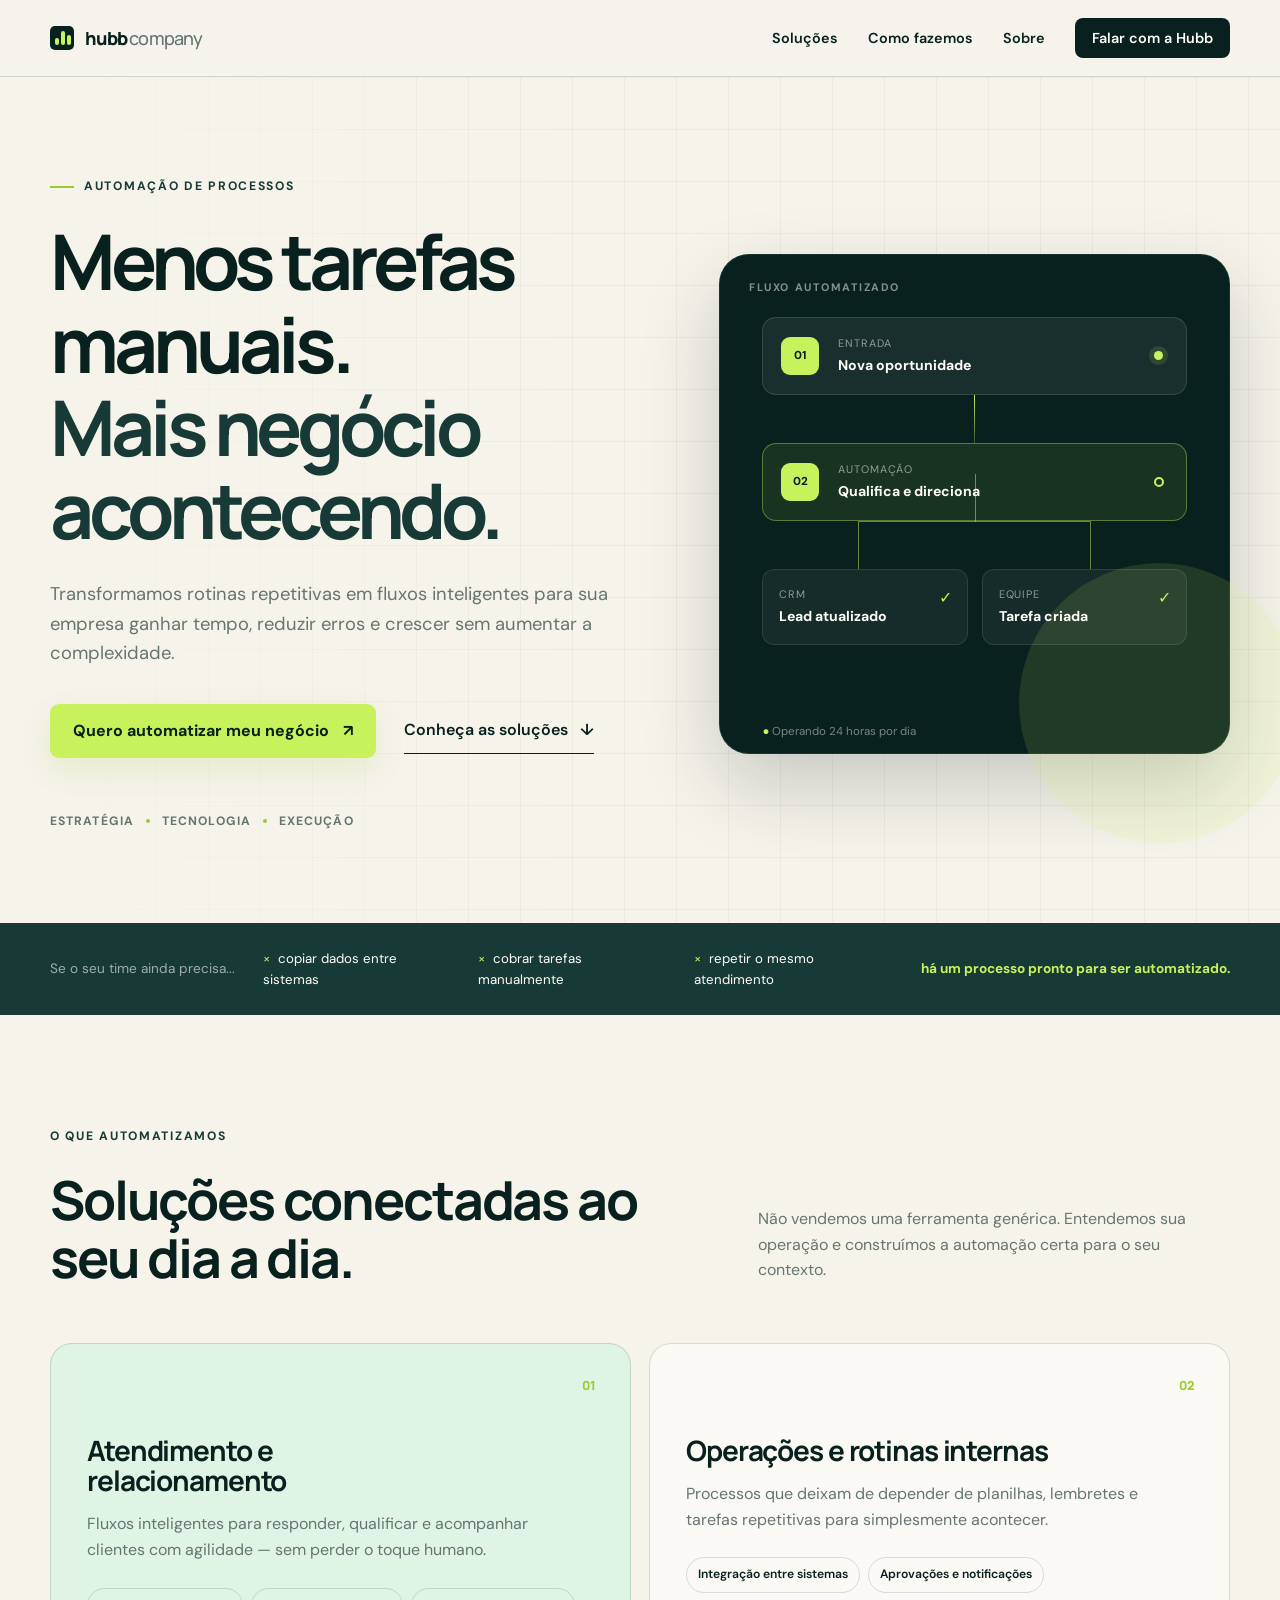
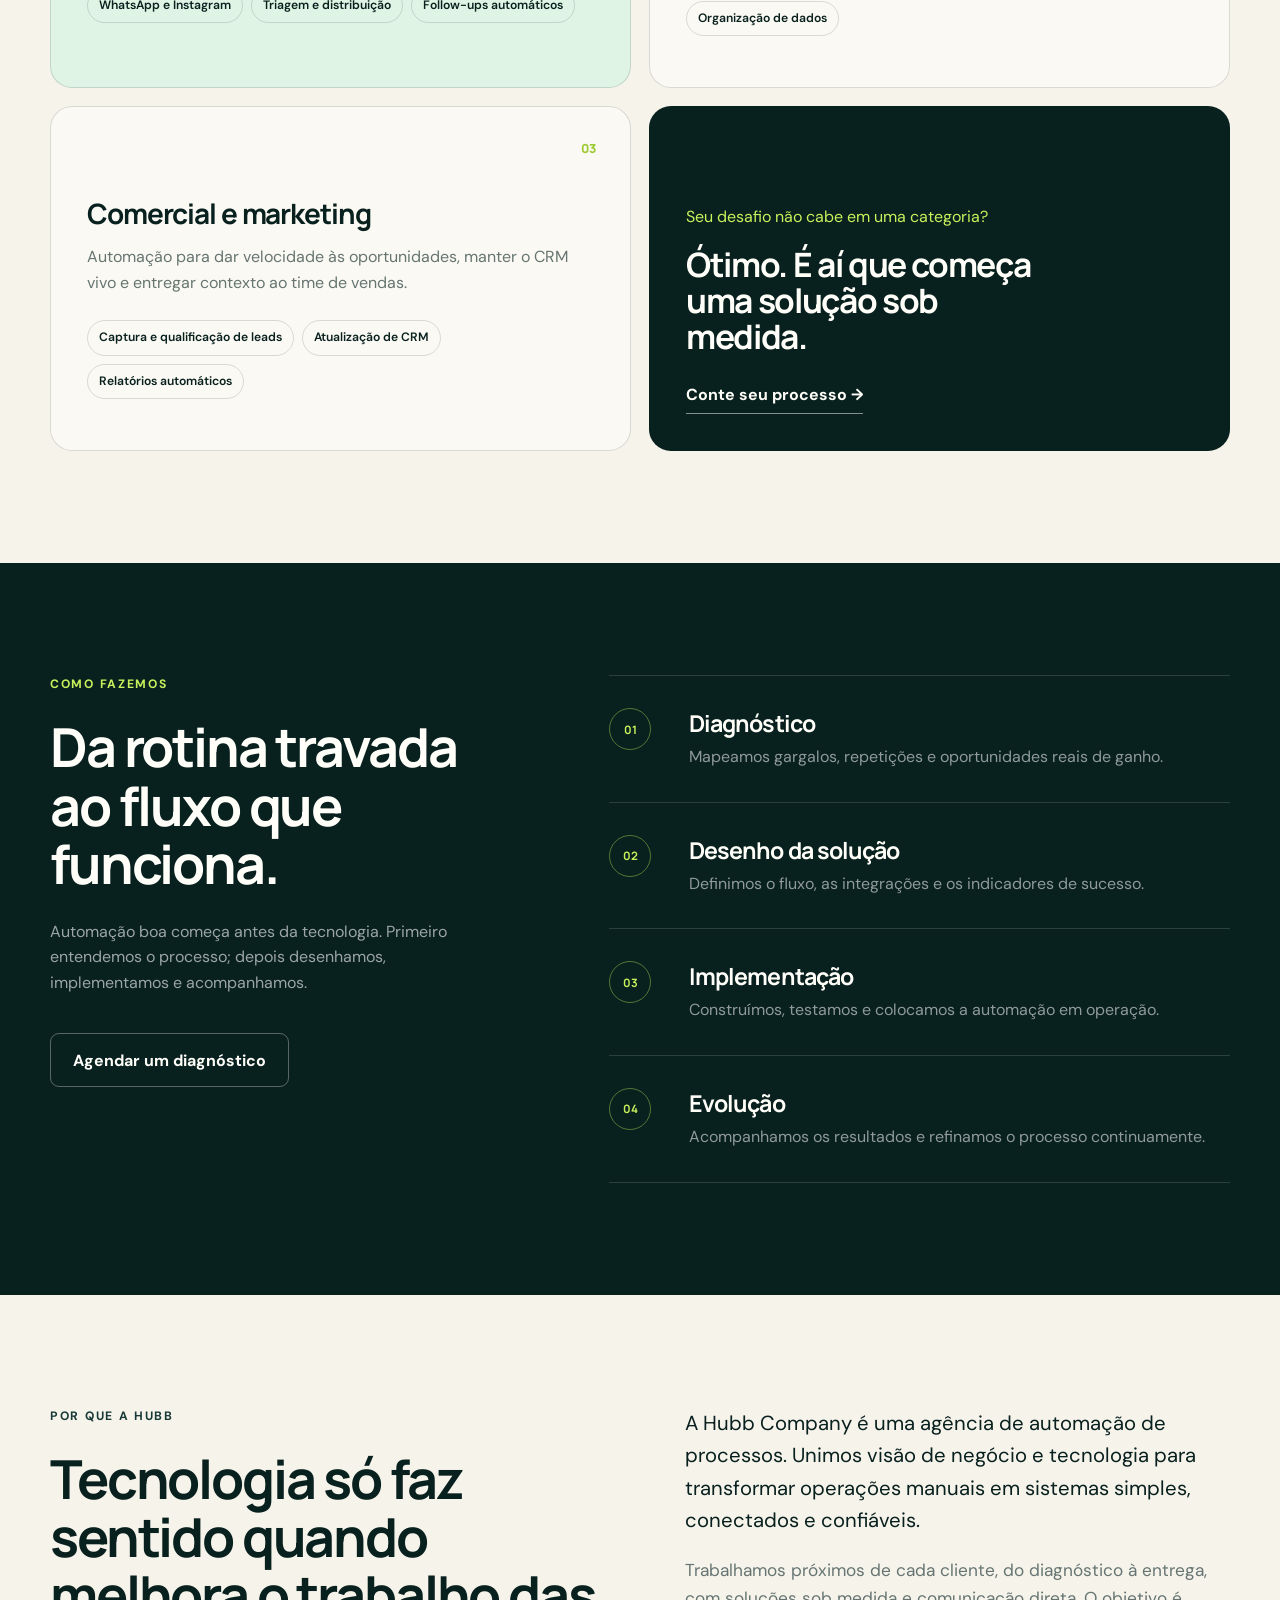
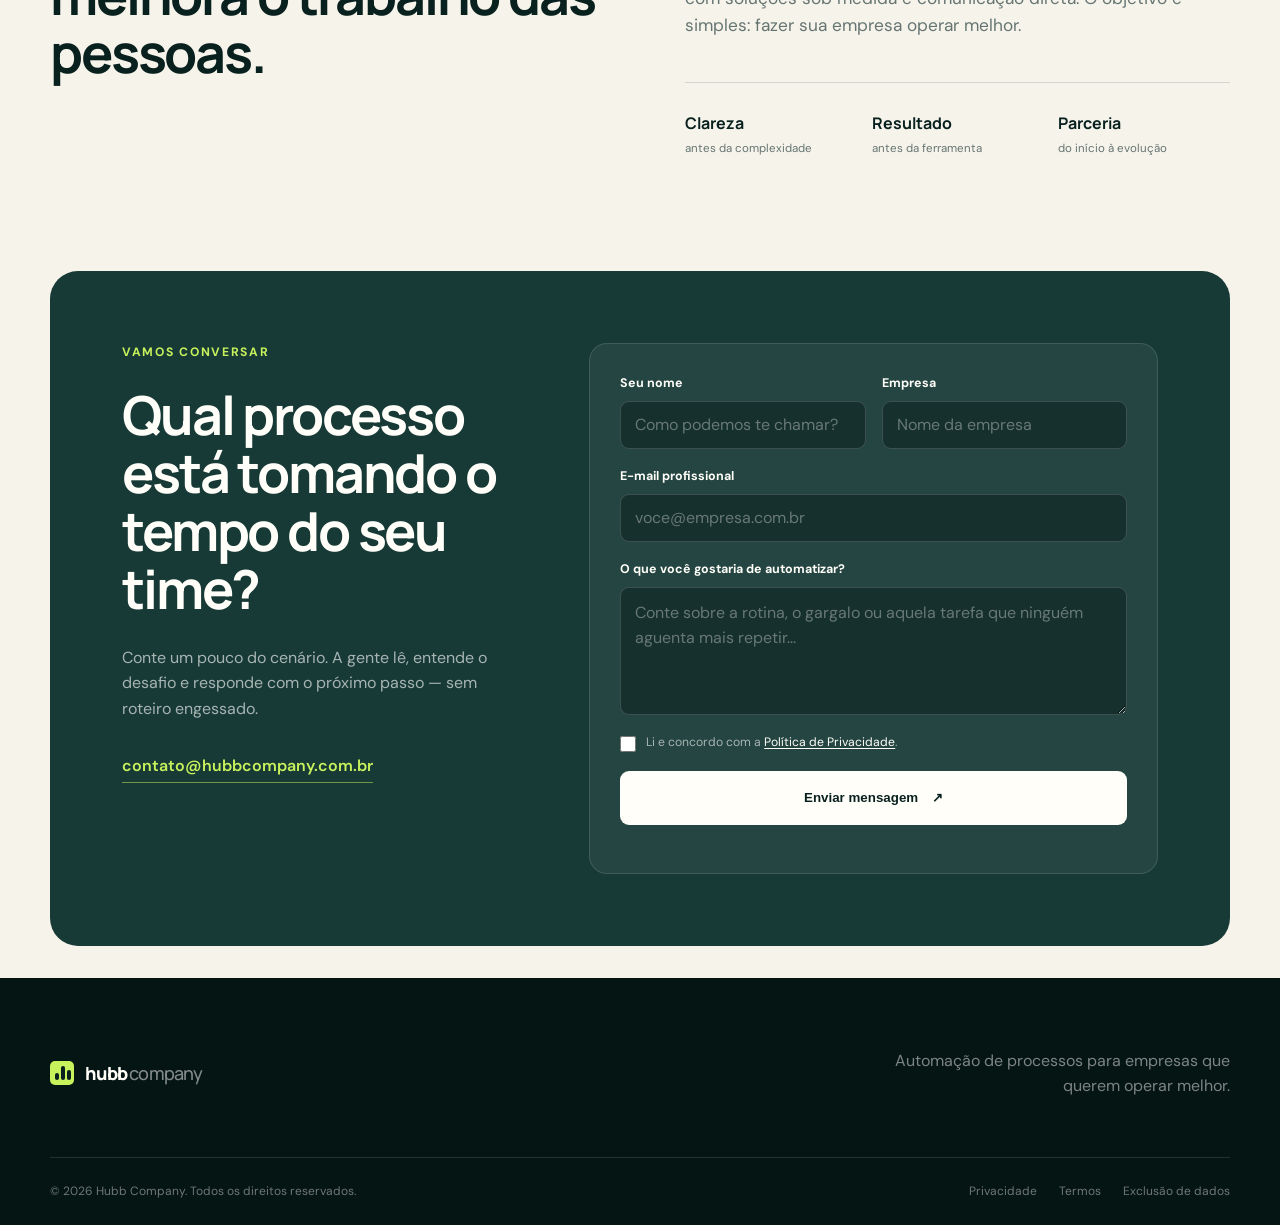
==== commit 3502fcc5: "Atualiza site" ====
--- a/index.html
+++ b/index.html
@@ -75,8 +75,67 @@
     </section>
     <section id="metodo" class="section method-section"><div class="container method-grid"><div class="method-intro"><p class="eyebrow light">Como fazemos</p><h2>Da rotina travada ao fluxo que funciona.</h2><p>Automação boa começa antes da tecnologia. Primeiro entendemos o processo; depois desenhamos, implementamos e acompanhamos.</p><a class="btn btn-outline" href="mailto:contato@hubbcompany.com.br?subject=Diagnóstico%20de%20automação">Agendar um diagnóstico</a></div><ol class="steps-list"><li><span>01</span><div><h3>Diagnóstico</h3><p>Mapeamos gargalos, repetições e oportunidades reais de ganho.</p></div></li><li><span>02</span><div><h3>Desenho da solução</h3><p>Definimos o fluxo, as integrações e os indicadores de sucesso.</p></div></li><li><span>03</span><div><h3>Implementação</h3><p>Construímos, testamos e colocamos a automação em operação.</p></div></li><li><span>04</span><div><h3>Evolução</h3><p>Acompanhamos os resultados e refinamos o processo continuamente.</p></div></li></ol></div></section>
     <section id="sobre" class="section about-section"><div class="container about-grid"><div class="about-statement"><p class="eyebrow">Por que a Hubb</p><h2>Tecnologia só faz sentido quando melhora o trabalho das pessoas.</h2></div><div class="about-copy"><p>A Hubb Company é uma agência de automação de processos. Unimos visão de negócio e tecnologia para transformar operações manuais em sistemas simples, conectados e confiáveis.</p><p>Trabalhamos próximos de cada cliente, do diagnóstico à entrega, com soluções sob medida e comunicação direta. O objetivo é simples: fazer sua empresa operar melhor.</p><div class="values-row"><div><strong>Clareza</strong><span>antes da complexidade</span></div><div><strong>Resultado</strong><span>antes da ferramenta</span></div><div><strong>Parceria</strong><span>do início à evolução</span></div></div></div></div></section>
-    <section id="contato" class="contact-section"><div class="container contact-panel"><div><p class="eyebrow light">Vamos conversar</p><h2>Qual processo está tomando o tempo do seu time?</h2></div><div class="contact-action"><p>Conte para a gente. Em uma conversa inicial, identificamos onde a automação pode gerar mais impacto.</p><a href="mailto:contato@hubbcompany.com.br?subject=Quero%20automatizar%20meus%20processos" class="btn btn-light">contato@hubbcompany.com.br <span aria-hidden="true">↗</span></a></div></div></section>
+    <section id="contato" class="contact-section">
+      <div class="container contact-panel">
+        <div class="contact-copy">
+          <p class="eyebrow light">Vamos conversar</p>
+          <h2>Qual processo está tomando o tempo do seu time?</h2>
+          <p>Conte um pouco do cenário. A gente lê, entende o desafio e responde com o próximo passo — sem roteiro engessado.</p>
+          <a href="mailto:contato@hubbcompany.com.br">contato@hubbcompany.com.br</a>
+        </div>
+        <form class="contact-form" id="contact-form" action="https://formspree.io/f/xdeoeqor" method="POST">
+          <input type="hidden" name="_subject" value="Novo contato pelo site da Hubb Company">
+          <div class="form-row">
+            <div class="form-field"><label for="name">Seu nome</label><input id="name" name="name" type="text" autocomplete="name" placeholder="Como podemos te chamar?" required></div>
+            <div class="form-field"><label for="company">Empresa</label><input id="company" name="company" type="text" autocomplete="organization" placeholder="Nome da empresa"></div>
+          </div>
+          <div class="form-field"><label for="email">E-mail profissional</label><input id="email" name="email" type="email" autocomplete="email" placeholder="voce@empresa.com.br" required></div>
+          <div class="form-field"><label for="process">O que você gostaria de automatizar?</label><textarea id="process" name="process" rows="4" placeholder="Conte sobre a rotina, o gargalo ou aquela tarefa que ninguém aguenta mais repetir..." required></textarea></div>
+          <div class="form-trap" aria-hidden="true"><label for="website">Não preencha</label><input id="website" name="_gotcha" type="text" tabindex="-1" autocomplete="off"></div>
+          <label class="form-consent"><input type="checkbox" name="privacy_consent" value="aceito" required><span>Li e concordo com a <a href="/politica-de-privacidade/" target="_blank" rel="noopener">Política de Privacidade</a>.</span></label>
+          <button class="btn btn-light form-submit" type="submit"><span class="button-label">Enviar mensagem</span><span aria-hidden="true">↗</span></button>
+          <p class="form-status" id="form-status" role="status" aria-live="polite"></p>
+        </form>
+      </div>
+    </section>
   </main>
   <footer class="site-footer"><div class="container footer-main"><a href="#topo" class="logo logo-footer"><span class="logo-mark" aria-hidden="true"><i></i><i></i><i></i></span><span>hubb<span>company</span></span></a><p>Automação de processos para empresas que querem operar melhor.</p></div><div class="container footer-bottom"><p>© 2026 Hubb Company. Todos os direitos reservados.</p><nav aria-label="Links legais"><a href="/politica-de-privacidade/">Privacidade</a><a href="/termos-de-servico/">Termos</a><a href="/exclusao-de-dados/">Exclusão de dados</a></nav></div></footer>
+  <script>
+    const contactForm = document.querySelector('#contact-form');
+    const formStatus = document.querySelector('#form-status');
+
+    contactForm.addEventListener('submit', async (event) => {
+      event.preventDefault();
+      const button = contactForm.querySelector('button[type="submit"]');
+      const buttonLabel = button.querySelector('.button-label');
+
+      button.disabled = true;
+      buttonLabel.textContent = 'Enviando...';
+      formStatus.className = 'form-status';
+      formStatus.textContent = '';
+
+      try {
+        const response = await fetch(contactForm.action, {
+          method: 'POST',
+          body: new FormData(contactForm),
+          headers: { 'Accept': 'application/json' }
+        });
+
+        if (!response.ok) throw new Error('formspree-error');
+
+        window.dataLayer = window.dataLayer || [];
+        window.dataLayer.push({ event: 'formulario_enviado', form_name: 'contato_hubb_company' });
+        contactForm.reset();
+        formStatus.className = 'form-status success';
+        formStatus.textContent = 'Mensagem enviada! Agora é com a gente. Em breve entraremos em contato.';
+      } catch (error) {
+        formStatus.className = 'form-status error';
+        formStatus.innerHTML = 'Não conseguimos enviar agora. Tente novamente ou escreva para <a href="mailto:contato@hubbcompany.com.br">contato@hubbcompany.com.br</a>.';
+      } finally {
+        button.disabled = false;
+        buttonLabel.textContent = 'Enviar mensagem';
+      }
+    });
+  </script>
 </body>
 </html>
--- a/styles.css
+++ b/styles.css
@@ -94,8 +94,27 @@
 .values-row { display: grid; grid-template-columns: repeat(3, 1fr); gap: 15px; margin-top: 42px; padding-top: 28px; border-top: 1px solid var(--line); }
 .values-row strong, .values-row span { display: block; } .values-row strong { font-family: var(--font-display); } .values-row span { margin-top: 4px; color: var(--muted); font-size: .72rem; }
 .contact-section { padding: 0 0 32px; }
-.contact-panel { display: grid; grid-template-columns: 1.1fr .9fr; gap: 80px; padding: 72px; border-radius: 28px; color: var(--white); background: var(--ink-soft); }
-.contact-action { align-self: end; } .contact-action p { margin-bottom: 25px; color: rgba(255,255,255,.62); } .contact-action .btn { width: 100%; }
+.contact-panel { display: grid; grid-template-columns: .82fr 1.18fr; gap: 72px; padding: 72px; border-radius: 28px; color: var(--white); background: var(--ink-soft); }
+.contact-copy > p:not(.eyebrow) { max-width: 430px; margin-top: 26px; color: rgba(255,255,255,.62); }
+.contact-copy > a { display: inline-block; margin-top: 16px; padding-bottom: 3px; border-bottom: 1px solid rgba(200,242,92,.5); color: var(--lime); font-weight: 600; }
+.contact-form { display: grid; gap: 18px; padding: 30px; border: 1px solid rgba(255,255,255,.12); border-radius: 18px; background: rgba(255,255,255,.06); }
+.form-row { display: grid; grid-template-columns: 1fr 1fr; gap: 16px; }
+.form-field { display: grid; gap: 7px; }
+.form-field label { font-size: .78rem; font-weight: 700; }
+.form-field input, .form-field textarea { width: 100%; border: 1px solid rgba(255,255,255,.16); border-radius: 9px; outline: none; color: var(--white); background: rgba(5,21,19,.42); font: inherit; transition: border-color .2s ease, box-shadow .2s ease; }
+.form-field input { height: 48px; padding: 0 14px; }
+.form-field textarea { min-height: 116px; padding: 12px 14px; resize: vertical; }
+.form-field input::placeholder, .form-field textarea::placeholder { color: rgba(255,255,255,.35); }
+.form-field input:focus, .form-field textarea:focus { border-color: var(--lime); box-shadow: 0 0 0 3px rgba(200,242,92,.12); }
+.form-consent { display: flex; align-items: flex-start; gap: 10px; color: rgba(255,255,255,.6); font-size: .76rem; cursor: pointer; }
+.form-consent input { width: 16px; height: 16px; margin: 3px 0 0; accent-color: var(--lime); }
+.form-consent a { color: var(--white); text-decoration: underline; text-underline-offset: 2px; }
+.form-submit { width: 100%; border: 0; cursor: pointer; }
+.form-submit:disabled { opacity: .6; cursor: wait; transform: none; }
+.form-status { min-height: 0; margin: -4px 0 0; font-size: .8rem; }
+.form-status.success { padding: 11px 13px; border-radius: 8px; color: var(--ink); background: var(--lime); }
+.form-status.error { color: #ffc7bd; }.form-status.error a { text-decoration: underline; }
+.form-trap { position: absolute; left: -9999px; width: 1px; height: 1px; overflow: hidden; }
 .site-footer { padding: 70px 0 24px; color: var(--white); background: #051513; }
 .footer-main { display: flex; justify-content: space-between; align-items: center; padding-bottom: 58px; } .footer-main > p { max-width: 340px; margin: 0; color: rgba(255,255,255,.48); text-align: right; }
 .logo-footer .logo-mark { background: var(--lime); } .logo-footer .logo-mark i { background: var(--ink); } .logo-footer > span:last-child > span { color: rgba(255,255,255,.5); }
@@ -122,7 +141,7 @@
   .process-visual { min-height: 445px; padding: 62px 18px 34px; border-radius: 22px; } .visual-note { left: 20px; } .flow-card { grid-template-columns: 38px 1fr 12px; gap: 10px; } .flow-results { gap: 8px; } .mini-card { padding: 13px 10px; } .mini-card strong { font-size: .76rem; }
   .problem-strip { display: none; } .section-heading { grid-template-columns: 1fr; gap: 20px; margin-bottom: 38px; } .services-grid { grid-template-columns: 1fr; } .service-card { min-height: 330px; padding: 28px; }
   .about-grid { gap: 38px; } .values-row { grid-template-columns: 1fr; } .values-row div { padding-bottom: 12px; border-bottom: 1px solid var(--line); }
-  .contact-panel { width: 100%; padding: 54px 22px; border-radius: 0; } .contact-section { padding: 0; } .contact-action .btn { font-size: .82rem; }
+  .contact-panel { width: 100%; padding: 54px 22px; border-radius: 0; } .contact-section { padding: 0; } .contact-form { padding: 22px 16px; } .form-row { grid-template-columns: 1fr; }
   .footer-main, .footer-bottom { align-items: flex-start; flex-direction: column; } .footer-main > p { text-align: left; } .footer-bottom nav { flex-wrap: wrap; gap: 12px 18px; }
 }
 @media (prefers-reduced-motion: reduce) { html { scroll-behavior: auto; } *, *::before, *::after { animation-duration: .01ms !important; } }
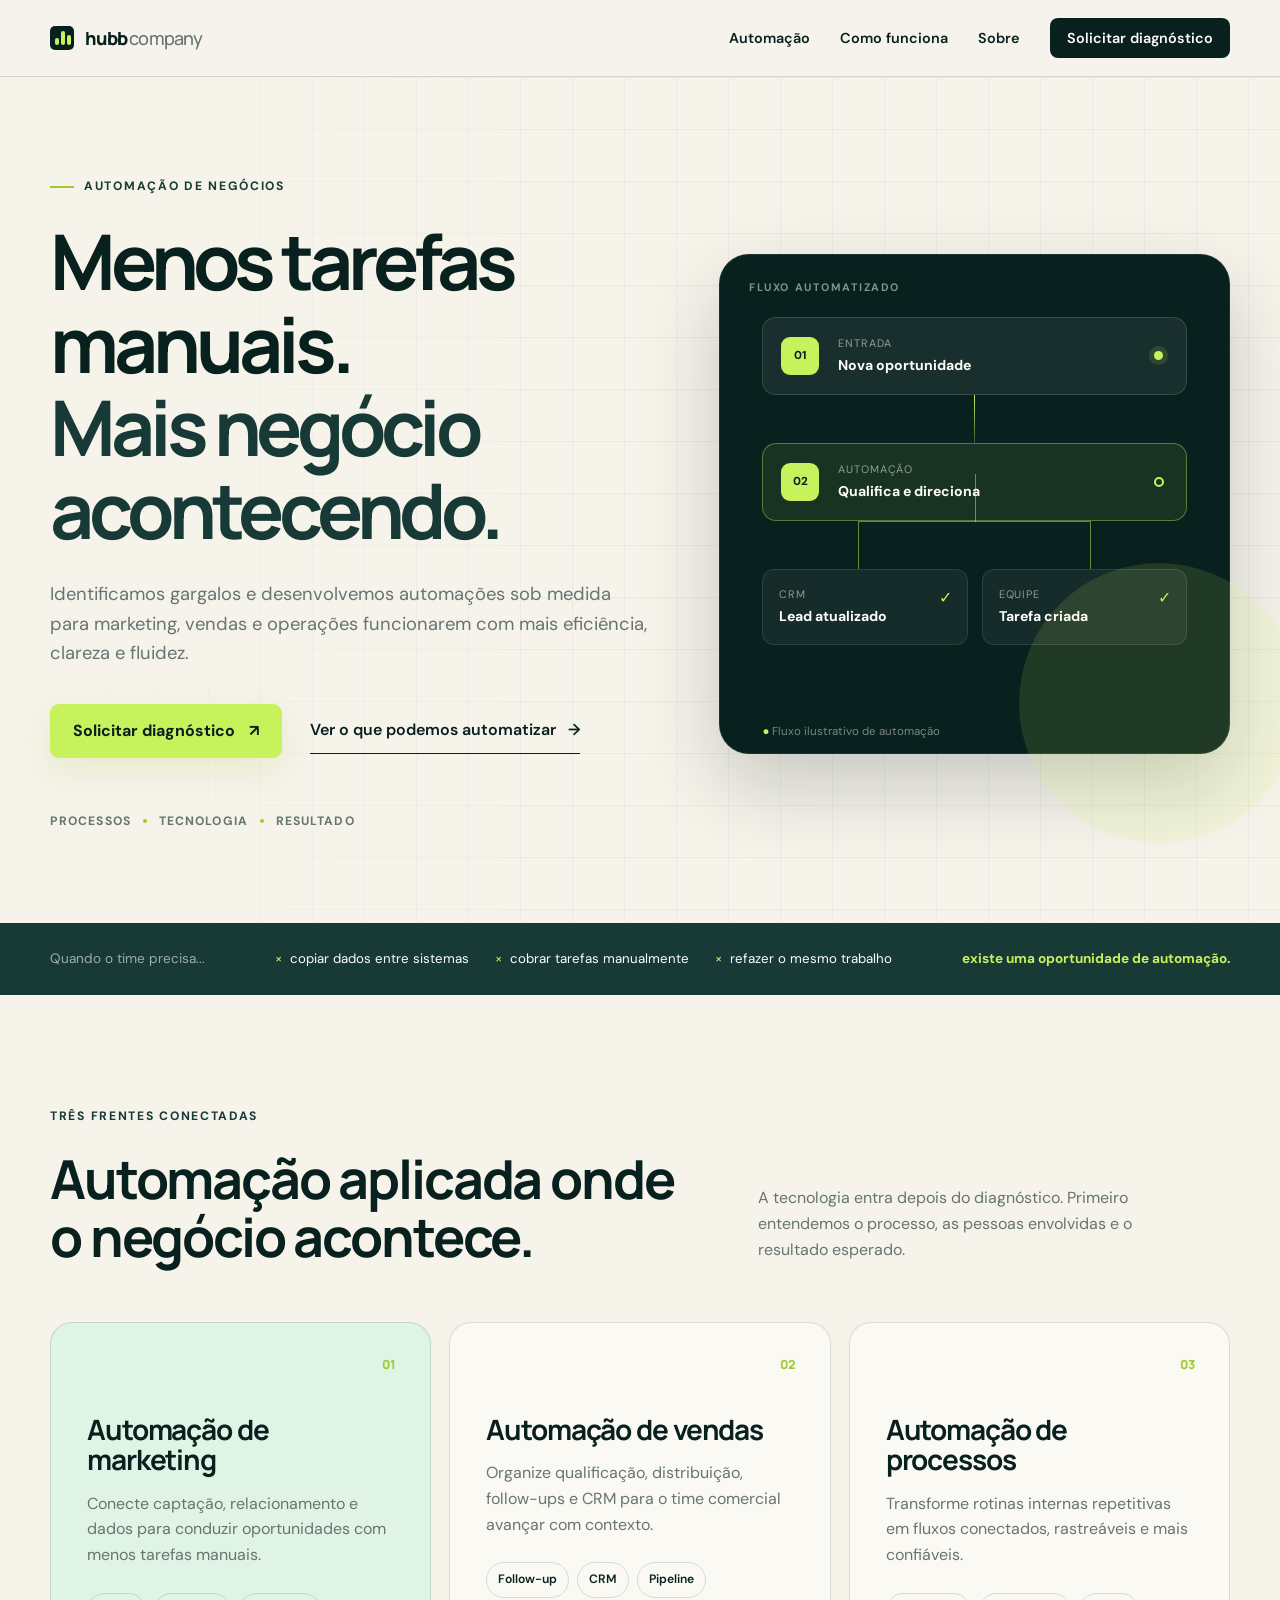
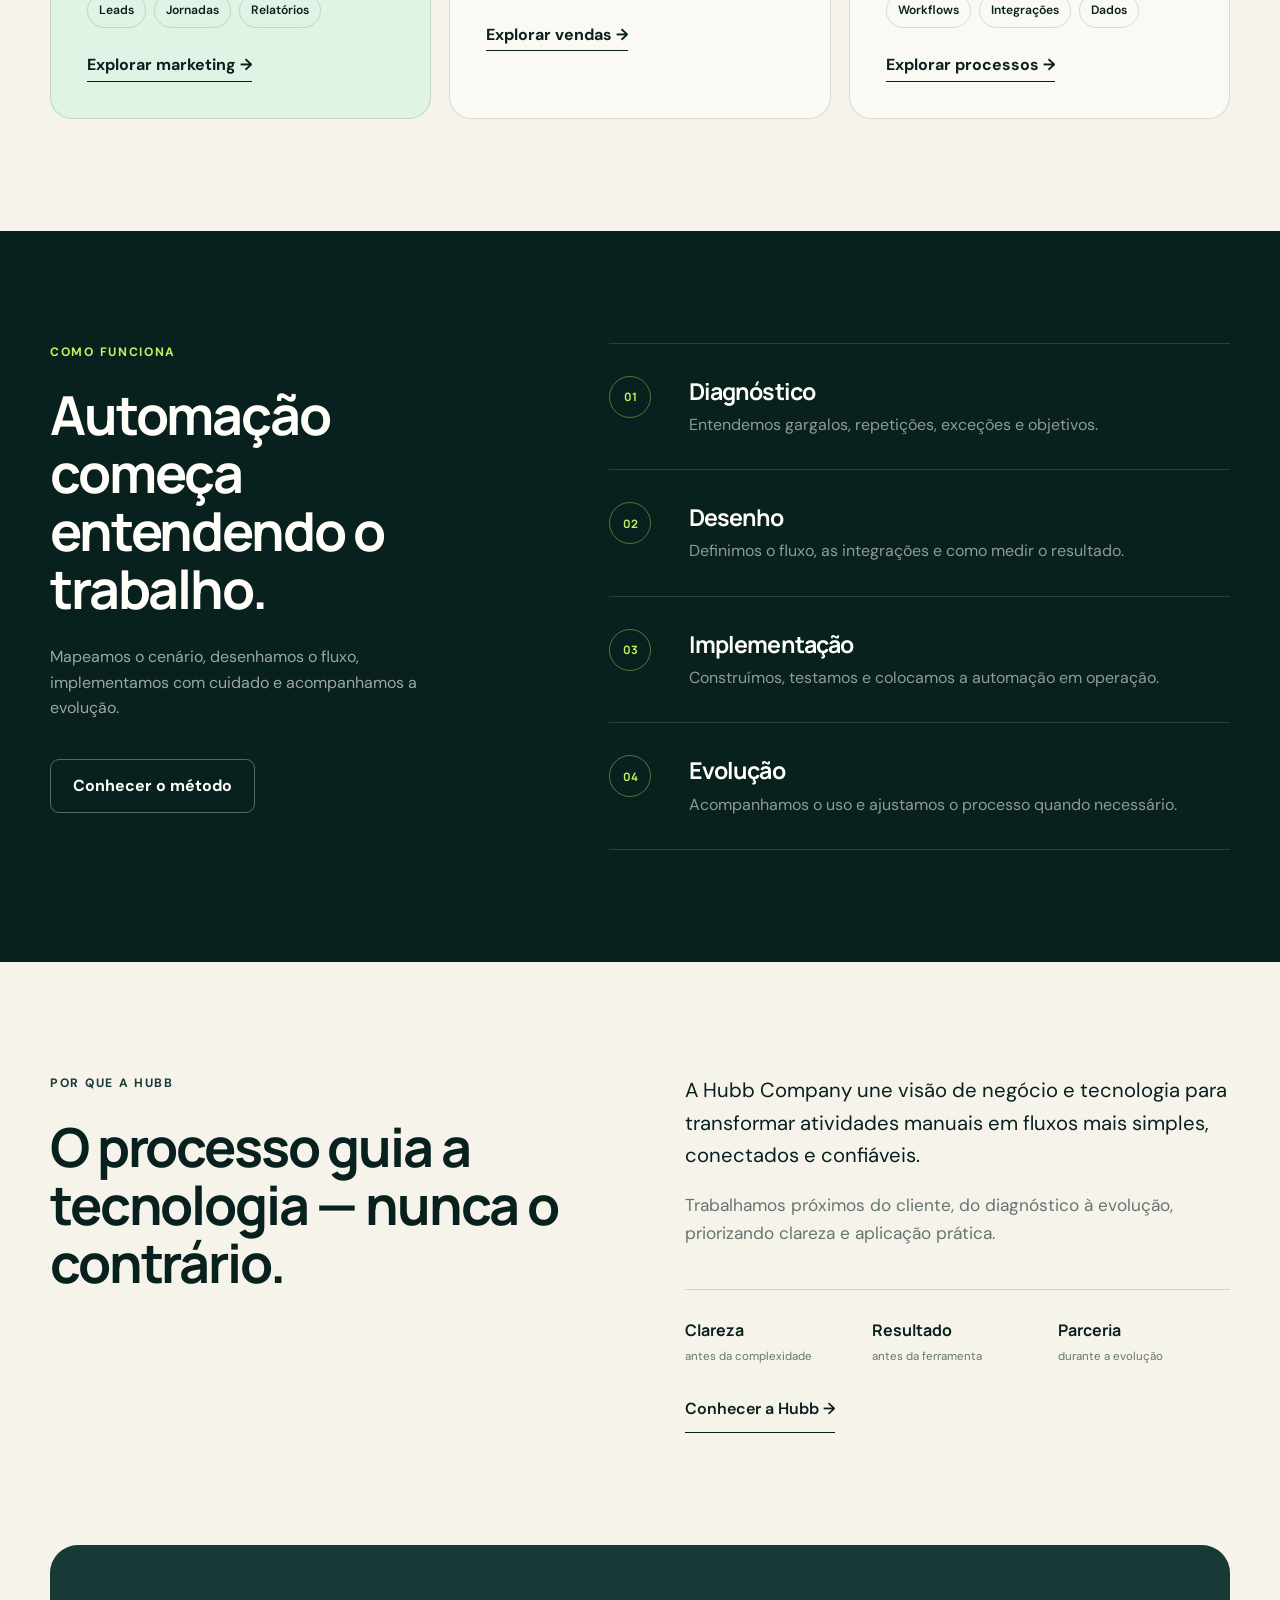
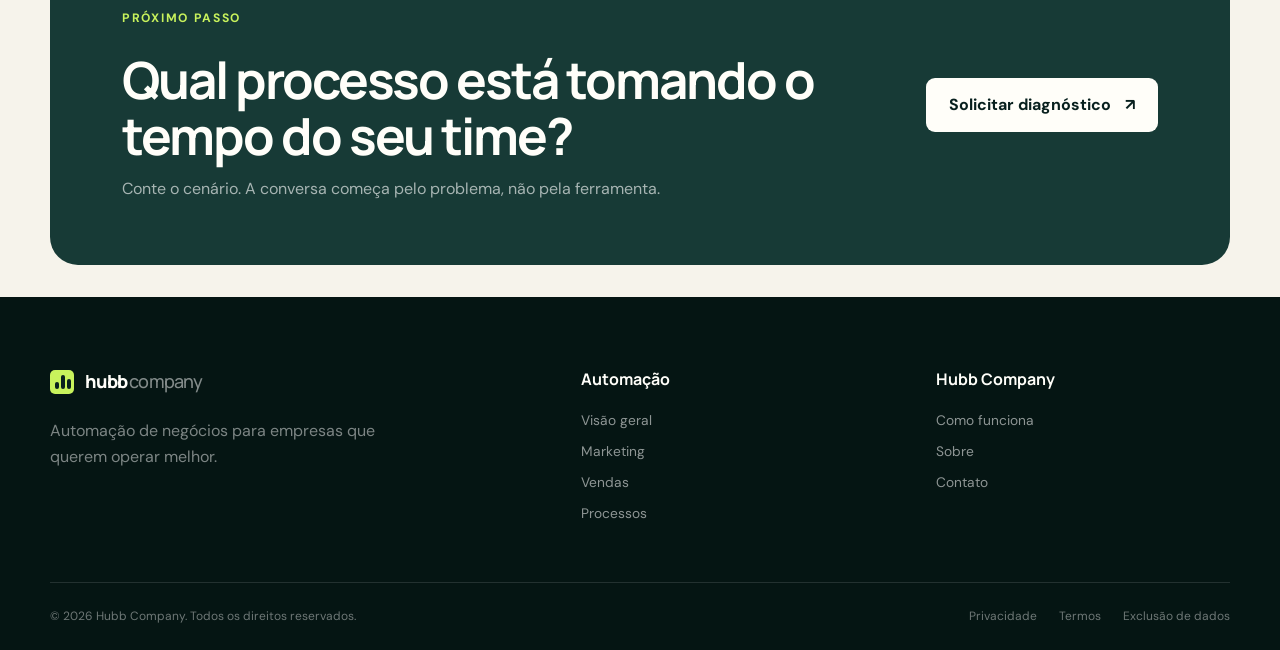
==== commit a60a3d7e: "Atualiza site" ====
--- a/index.html
+++ b/index.html
@@ -1,141 +1,26 @@
 <!DOCTYPE html>
 <html lang="pt-BR">
 <head>
-  <!-- Google Tag Manager -->
-  <script>(function(w,d,s,l,i){w[l]=w[l]||[];w[l].push({'gtm.start':
-  new Date().getTime(),event:'gtm.js'});var f=d.getElementsByTagName(s)[0],
-  j=d.createElement(s),dl=l!='dataLayer'?'&l='+l:'';j.async=true;j.src=
-  'https://www.googletagmanager.com/gtm.js?id='+i+dl;f.parentNode.insertBefore(j,f);
-  })(window,document,'script','dataLayer','GTM-T8QFWPZV');</script>
-  <!-- End Google Tag Manager -->
-  <meta charset="UTF-8">
-  <meta name="viewport" content="width=device-width, initial-scale=1.0">
-  <meta name="theme-color" content="#081f1d">
-  <title>Hubb Company — Automação de processos para empresas</title>
-  <meta name="description" content="A Hubb Company mapeia, integra e automatiza processos para sua empresa ganhar eficiência, escala e clareza operacional.">
-  <meta property="og:title" content="Hubb Company — Processos melhores. Negócios mais leves.">
-  <meta property="og:description" content="Automação de processos sob medida para reduzir tarefas manuais, integrar ferramentas e liberar seu time para o que importa.">
-  <meta property="og:type" content="website">
-  <meta property="og:url" content="https://hubbcompany.com.br/">
-  <meta property="og:image" content="https://hubbcompany.com.br/og.png">
-  <meta name="twitter:card" content="summary_large_image">
-  <meta name="twitter:title" content="Hubb Company — Processos melhores. Negócios mais leves.">
-  <meta name="twitter:description" content="Automação de processos sob medida para reduzir tarefas manuais, integrar ferramentas e liberar seu time para o que importa.">
-  <meta name="twitter:image" content="https://hubbcompany.com.br/og.png">
-  <link rel="preconnect" href="https://fonts.googleapis.com">
-  <link rel="preconnect" href="https://fonts.gstatic.com" crossorigin>
-  <link href="https://fonts.googleapis.com/css2?family=DM+Sans:wght@400;500;600;700&family=Manrope:wght@500;600;700;800&display=swap" rel="stylesheet">
-  <link rel="stylesheet" href="styles.css">
+  <script>(function(w,d,s,l,i){w[l]=w[l]||[];w[l].push({'gtm.start':new Date().getTime(),event:'gtm.js'});var f=d.getElementsByTagName(s)[0],j=d.createElement(s),dl=l!='dataLayer'?'&l='+l:'';j.async=true;j.src='https://www.googletagmanager.com/gtm.js?id='+i+dl;f.parentNode.insertBefore(j,f);})(window,document,'script','dataLayer','GTM-T8QFWPZV');</script>
+  <meta charset="UTF-8"><meta name="viewport" content="width=device-width, initial-scale=1.0"><meta name="theme-color" content="#081f1d">
+  <title>Hubb Company — Automação de negócios para empresas</title><meta name="description" content="A Hubb identifica processos manuais e desenvolve automações sob medida para marketing, vendas e operações funcionarem melhor."><link rel="canonical" href="https://hubbcompany.com.br/">
+  <meta property="og:locale" content="pt_BR"><meta property="og:site_name" content="Hubb Company"><meta property="og:type" content="website"><meta property="og:title" content="Hubb Company — Automação de negócios"><meta property="og:description" content="Menos tarefas manuais. Mais negócio acontecendo."><meta property="og:url" content="https://hubbcompany.com.br/"><meta property="og:image" content="https://hubbcompany.com.br/og.png"><meta property="og:image:width" content="1200"><meta property="og:image:height" content="630"><meta property="og:image:alt" content="Hubb Company — automação de negócios">
+  <meta name="twitter:card" content="summary_large_image"><meta name="twitter:title" content="Hubb Company — Automação de negócios"><meta name="twitter:description" content="Menos tarefas manuais. Mais negócio acontecendo."><meta name="twitter:image" content="https://hubbcompany.com.br/og.png">
+  <link rel="preconnect" href="https://fonts.googleapis.com"><link rel="preconnect" href="https://fonts.gstatic.com" crossorigin><link href="https://fonts.googleapis.com/css2?family=DM+Sans:wght@400;500;600;700&family=Manrope:wght@500;600;700;800&display=swap" rel="stylesheet"><link rel="stylesheet" href="/styles.css">
+  <script type="application/ld+json">{"@context":"https://schema.org","@graph":[{"@type":"Organization","@id":"https://hubbcompany.com.br/#organization","name":"Hubb Company","url":"https://hubbcompany.com.br/","email":"contato@hubbcompany.com.br","logo":"https://hubbcompany.com.br/og.png"},{"@type":"WebSite","@id":"https://hubbcompany.com.br/#website","url":"https://hubbcompany.com.br/","name":"Hubb Company","inLanguage":"pt-BR","publisher":{"@id":"https://hubbcompany.com.br/#organization"}}]}</script>
 </head>
 <body>
-  <!-- Google Tag Manager (noscript) -->
-  <noscript><iframe src="https://www.googletagmanager.com/ns.html?id=GTM-T8QFWPZV"
-  height="0" width="0" style="display:none;visibility:hidden"></iframe></noscript>
-  <!-- End Google Tag Manager (noscript) -->
-  <header class="site-header">
-    <div class="container header-inner">
-      <a href="#topo" class="logo" aria-label="Hubb Company — início"><span class="logo-mark" aria-hidden="true"><i></i><i></i><i></i></span><span>hubb<span>company</span></span></a>
-      <input type="checkbox" id="menu-toggle" class="menu-toggle">
-      <label for="menu-toggle" class="menu-toggle-label" aria-label="Abrir menu"><span></span><span></span><span></span></label>
-      <nav class="main-nav" aria-label="Navegação principal"><ul><li><a href="#solucoes">Soluções</a></li><li><a href="#metodo">Como fazemos</a></li><li><a href="#sobre">Sobre</a></li><li><a class="nav-cta" href="#contato">Falar com a Hubb</a></li></ul></nav>
-    </div>
-  </header>
+  <noscript><iframe src="https://www.googletagmanager.com/ns.html?id=GTM-T8QFWPZV" height="0" width="0" style="display:none;visibility:hidden"></iframe></noscript>
+  <header class="site-header"><div class="container header-inner"><a href="/" class="logo" aria-label="Hubb Company — início"><span class="logo-mark" aria-hidden="true"><i></i><i></i><i></i></span><span>hubb<span>company</span></span></a><input type="checkbox" id="menu-toggle" class="menu-toggle"><label for="menu-toggle" class="menu-toggle-label" aria-label="Abrir menu"><span></span><span></span><span></span></label><nav class="main-nav" aria-label="Navegação principal"><ul><li><a href="/automacao-de-negocios/">Automação</a></li><li><a href="/como-funciona/">Como funciona</a></li><li><a href="/sobre/">Sobre</a></li><li><a class="nav-cta" href="/contato/" data-track-cta="menu">Solicitar diagnóstico</a></li></ul></nav></div></header>
   <main>
-    <section class="hero" id="topo">
-      <div class="container hero-grid">
-        <div class="hero-copy">
-          <p class="eyebrow"><span></span> Automação de processos</p>
-          <h1>Menos tarefas manuais.<br><em>Mais negócio acontecendo.</em></h1>
-          <p class="hero-subtitle">Transformamos rotinas repetitivas em fluxos inteligentes para sua empresa ganhar tempo, reduzir erros e crescer sem aumentar a complexidade.</p>
-          <div class="hero-actions"><a href="mailto:contato@hubbcompany.com.br?subject=Quero%20automatizar%20meus%20processos" class="btn btn-primary">Quero automatizar meu negócio <span aria-hidden="true">↗</span></a><a href="#solucoes" class="text-link">Conheça as soluções <span aria-hidden="true">↓</span></a></div>
-          <div class="hero-proof"><span>Estratégia</span><i></i><span>Tecnologia</span><i></i><span>Execução</span></div>
-        </div>
-        <div class="process-visual" aria-label="Representação de um processo automatizado">
-          <div class="visual-label">Fluxo automatizado</div>
-          <div class="flow-card"><span class="flow-icon">01</span><div><small>Entrada</small><strong>Nova oportunidade</strong></div><span class="status-dot"></span></div>
-          <div class="flow-line"><span></span></div>
-          <div class="flow-card flow-main"><span class="flow-icon">02</span><div><small>Automação</small><strong>Qualifica e direciona</strong></div><span class="pulse"></span></div>
-          <div class="flow-split"></div>
-          <div class="flow-results"><div class="mini-card"><small>CRM</small><strong>Lead atualizado</strong><span>✓</span></div><div class="mini-card"><small>Equipe</small><strong>Tarefa criada</strong><span>✓</span></div></div>
-          <p class="visual-note"><span>●</span> Operando 24 horas por dia</p>
-        </div>
-      </div>
-    </section>
-    <section class="problem-strip"><div class="container strip-grid"><p>Se o seu time ainda precisa...</p><ul><li>copiar dados entre sistemas</li><li>cobrar tarefas manualmente</li><li>repetir o mesmo atendimento</li></ul><strong>há um processo pronto para ser automatizado.</strong></div></section>
-    <section id="solucoes" class="section solutions-section">
-      <div class="container">
-        <div class="section-heading"><div><p class="eyebrow">O que automatizamos</p><h2>Soluções conectadas ao seu dia a dia.</h2></div><p>Não vendemos uma ferramenta genérica. Entendemos sua operação e construímos a automação certa para o seu contexto.</p></div>
-        <div class="services-grid">
-          <article class="service-card featured"><span class="card-number">01</span><h3>Atendimento e relacionamento</h3><p>Fluxos inteligentes para responder, qualificar e acompanhar clientes com agilidade — sem perder o toque humano.</p><ul><li>WhatsApp e Instagram</li><li>Triagem e distribuição</li><li>Follow-ups automáticos</li></ul></article>
-          <article class="service-card"><span class="card-number">02</span><h3>Operações e rotinas internas</h3><p>Processos que deixam de depender de planilhas, lembretes e tarefas repetitivas para simplesmente acontecer.</p><ul><li>Integração entre sistemas</li><li>Aprovações e notificações</li><li>Organização de dados</li></ul></article>
-          <article class="service-card"><span class="card-number">03</span><h3>Comercial e marketing</h3><p>Automação para dar velocidade às oportunidades, manter o CRM vivo e entregar contexto ao time de vendas.</p><ul><li>Captura e qualificação de leads</li><li>Atualização de CRM</li><li>Relatórios automáticos</li></ul></article>
-          <article class="service-card service-cta"><p>Seu desafio não cabe em uma categoria?</p><h3>Ótimo. É aí que começa uma solução sob medida.</h3><a href="#contato">Conte seu processo <span aria-hidden="true">→</span></a></article>
-        </div>
-      </div>
-    </section>
-    <section id="metodo" class="section method-section"><div class="container method-grid"><div class="method-intro"><p class="eyebrow light">Como fazemos</p><h2>Da rotina travada ao fluxo que funciona.</h2><p>Automação boa começa antes da tecnologia. Primeiro entendemos o processo; depois desenhamos, implementamos e acompanhamos.</p><a class="btn btn-outline" href="mailto:contato@hubbcompany.com.br?subject=Diagnóstico%20de%20automação">Agendar um diagnóstico</a></div><ol class="steps-list"><li><span>01</span><div><h3>Diagnóstico</h3><p>Mapeamos gargalos, repetições e oportunidades reais de ganho.</p></div></li><li><span>02</span><div><h3>Desenho da solução</h3><p>Definimos o fluxo, as integrações e os indicadores de sucesso.</p></div></li><li><span>03</span><div><h3>Implementação</h3><p>Construímos, testamos e colocamos a automação em operação.</p></div></li><li><span>04</span><div><h3>Evolução</h3><p>Acompanhamos os resultados e refinamos o processo continuamente.</p></div></li></ol></div></section>
-    <section id="sobre" class="section about-section"><div class="container about-grid"><div class="about-statement"><p class="eyebrow">Por que a Hubb</p><h2>Tecnologia só faz sentido quando melhora o trabalho das pessoas.</h2></div><div class="about-copy"><p>A Hubb Company é uma agência de automação de processos. Unimos visão de negócio e tecnologia para transformar operações manuais em sistemas simples, conectados e confiáveis.</p><p>Trabalhamos próximos de cada cliente, do diagnóstico à entrega, com soluções sob medida e comunicação direta. O objetivo é simples: fazer sua empresa operar melhor.</p><div class="values-row"><div><strong>Clareza</strong><span>antes da complexidade</span></div><div><strong>Resultado</strong><span>antes da ferramenta</span></div><div><strong>Parceria</strong><span>do início à evolução</span></div></div></div></div></section>
-    <section id="contato" class="contact-section">
-      <div class="container contact-panel">
-        <div class="contact-copy">
-          <p class="eyebrow light">Vamos conversar</p>
-          <h2>Qual processo está tomando o tempo do seu time?</h2>
-          <p>Conte um pouco do cenário. A gente lê, entende o desafio e responde com o próximo passo — sem roteiro engessado.</p>
-          <a href="mailto:contato@hubbcompany.com.br">contato@hubbcompany.com.br</a>
-        </div>
-        <form class="contact-form" id="contact-form" action="https://formspree.io/f/xdeoeqor" method="POST">
-          <input type="hidden" name="_subject" value="Novo contato pelo site da Hubb Company">
-          <div class="form-row">
-            <div class="form-field"><label for="name">Seu nome</label><input id="name" name="name" type="text" autocomplete="name" placeholder="Como podemos te chamar?" required></div>
-            <div class="form-field"><label for="company">Empresa</label><input id="company" name="company" type="text" autocomplete="organization" placeholder="Nome da empresa"></div>
-          </div>
-          <div class="form-field"><label for="email">E-mail profissional</label><input id="email" name="email" type="email" autocomplete="email" placeholder="voce@empresa.com.br" required></div>
-          <div class="form-field"><label for="process">O que você gostaria de automatizar?</label><textarea id="process" name="process" rows="4" placeholder="Conte sobre a rotina, o gargalo ou aquela tarefa que ninguém aguenta mais repetir..." required></textarea></div>
-          <div class="form-trap" aria-hidden="true"><label for="website">Não preencha</label><input id="website" name="_gotcha" type="text" tabindex="-1" autocomplete="off"></div>
-          <label class="form-consent"><input type="checkbox" name="privacy_consent" value="aceito" required><span>Li e concordo com a <a href="/politica-de-privacidade/" target="_blank" rel="noopener">Política de Privacidade</a>.</span></label>
-          <button class="btn btn-light form-submit" type="submit"><span class="button-label">Enviar mensagem</span><span aria-hidden="true">↗</span></button>
-          <p class="form-status" id="form-status" role="status" aria-live="polite"></p>
-        </form>
-      </div>
-    </section>
+    <section class="hero" id="topo"><div class="container hero-grid"><div class="hero-copy"><p class="eyebrow"><span></span> Automação de negócios</p><h1>Menos tarefas manuais.<br><em>Mais negócio acontecendo.</em></h1><p class="hero-subtitle">Identificamos gargalos e desenvolvemos automações sob medida para marketing, vendas e operações funcionarem com mais eficiência, clareza e fluidez.</p><div class="hero-actions"><a href="/contato/" class="btn btn-primary" data-track-cta="hero">Solicitar diagnóstico <span aria-hidden="true">↗</span></a><a href="/automacao-de-negocios/" class="text-link">Ver o que podemos automatizar <span aria-hidden="true">→</span></a></div><div class="hero-proof"><span>Processos</span><i></i><span>Tecnologia</span><i></i><span>Resultado</span></div></div><div class="process-visual" role="img" aria-label="Exemplo de um fluxo de negócio automatizado"><div class="visual-label">Fluxo automatizado</div><div class="flow-card"><span class="flow-icon">01</span><div><small>Entrada</small><strong>Nova oportunidade</strong></div><span class="status-dot"></span></div><div class="flow-line"><span></span></div><div class="flow-card flow-main"><span class="flow-icon">02</span><div><small>Automação</small><strong>Qualifica e direciona</strong></div><span class="pulse"></span></div><div class="flow-split"></div><div class="flow-results"><div class="mini-card"><small>CRM</small><strong>Lead atualizado</strong><span>✓</span></div><div class="mini-card"><small>Equipe</small><strong>Tarefa criada</strong><span>✓</span></div></div><p class="visual-note"><span>●</span> Fluxo ilustrativo de automação</p></div></div></section>
+    <section class="problem-strip"><div class="container strip-grid"><p>Quando o time precisa...</p><ul><li>copiar dados entre sistemas</li><li>cobrar tarefas manualmente</li><li>refazer o mesmo trabalho</li></ul><strong>existe uma oportunidade de automação.</strong></div></section>
+    <section class="section solutions-section" id="solucoes"><div class="container"><div class="section-heading"><div><p class="eyebrow">Três frentes conectadas</p><h2>Automação aplicada onde o negócio acontece.</h2></div><p>A tecnologia entra depois do diagnóstico. Primeiro entendemos o processo, as pessoas envolvidas e o resultado esperado.</p></div><div class="services-grid three-columns"><article class="service-card featured"><span class="card-number">01</span><h3>Automação de marketing</h3><p>Conecte captação, relacionamento e dados para conduzir oportunidades com menos tarefas manuais.</p><ul><li>Leads</li><li>Jornadas</li><li>Relatórios</li></ul><a class="card-link" href="/automacao-de-negocios/automacao-de-marketing/">Explorar marketing →</a></article><article class="service-card"><span class="card-number">02</span><h3>Automação de vendas</h3><p>Organize qualificação, distribuição, follow-ups e CRM para o time comercial avançar com contexto.</p><ul><li>Follow-up</li><li>CRM</li><li>Pipeline</li></ul><a class="card-link" href="/automacao-de-negocios/automacao-de-vendas/">Explorar vendas →</a></article><article class="service-card"><span class="card-number">03</span><h3>Automação de processos</h3><p>Transforme rotinas internas repetitivas em fluxos conectados, rastreáveis e mais confiáveis.</p><ul><li>Workflows</li><li>Integrações</li><li>Dados</li></ul><a class="card-link" href="/automacao-de-negocios/automacao-de-processos/">Explorar processos →</a></article></div></div></section>
+    <section class="section method-section"><div class="container method-grid"><div class="method-intro"><p class="eyebrow light">Como funciona</p><h2>Automação começa entendendo o trabalho.</h2><p>Mapeamos o cenário, desenhamos o fluxo, implementamos com cuidado e acompanhamos a evolução.</p><a class="btn btn-outline" href="/como-funciona/">Conhecer o método</a></div><ol class="steps-list"><li><span>01</span><div><h3>Diagnóstico</h3><p>Entendemos gargalos, repetições, exceções e objetivos.</p></div></li><li><span>02</span><div><h3>Desenho</h3><p>Definimos o fluxo, as integrações e como medir o resultado.</p></div></li><li><span>03</span><div><h3>Implementação</h3><p>Construímos, testamos e colocamos a automação em operação.</p></div></li><li><span>04</span><div><h3>Evolução</h3><p>Acompanhamos o uso e ajustamos o processo quando necessário.</p></div></li></ol></div></section>
+    <section class="section about-section"><div class="container about-grid"><div class="about-statement"><p class="eyebrow">Por que a Hubb</p><h2>O processo guia a tecnologia — nunca o contrário.</h2></div><div class="about-copy"><p>A Hubb Company une visão de negócio e tecnologia para transformar atividades manuais em fluxos mais simples, conectados e confiáveis.</p><p>Trabalhamos próximos do cliente, do diagnóstico à evolução, priorizando clareza e aplicação prática.</p><div class="values-row"><div><strong>Clareza</strong><span>antes da complexidade</span></div><div><strong>Resultado</strong><span>antes da ferramenta</span></div><div><strong>Parceria</strong><span>durante a evolução</span></div></div><a class="text-link inline-link" href="/sobre/">Conhecer a Hubb →</a></div></div></section>
+    <section class="contact-section"><div class="container compact-cta"><div><p class="eyebrow light">Próximo passo</p><h2>Qual processo está tomando o tempo do seu time?</h2><p>Conte o cenário. A conversa começa pelo problema, não pela ferramenta.</p></div><a class="btn btn-light" href="/contato/" data-track-cta="home-final">Solicitar diagnóstico <span aria-hidden="true">↗</span></a></div></section>
   </main>
-  <footer class="site-footer"><div class="container footer-main"><a href="#topo" class="logo logo-footer"><span class="logo-mark" aria-hidden="true"><i></i><i></i><i></i></span><span>hubb<span>company</span></span></a><p>Automação de processos para empresas que querem operar melhor.</p></div><div class="container footer-bottom"><p>© 2026 Hubb Company. Todos os direitos reservados.</p><nav aria-label="Links legais"><a href="/politica-de-privacidade/">Privacidade</a><a href="/termos-de-servico/">Termos</a><a href="/exclusao-de-dados/">Exclusão de dados</a></nav></div></footer>
-  <script>
-    const contactForm = document.querySelector('#contact-form');
-    const formStatus = document.querySelector('#form-status');
-
-    contactForm.addEventListener('submit', async (event) => {
-      event.preventDefault();
-      const button = contactForm.querySelector('button[type="submit"]');
-      const buttonLabel = button.querySelector('.button-label');
-
-      button.disabled = true;
-      buttonLabel.textContent = 'Enviando...';
-      formStatus.className = 'form-status';
-      formStatus.textContent = '';
-
-      try {
-        const response = await fetch(contactForm.action, {
-          method: 'POST',
-          body: new FormData(contactForm),
-          headers: { 'Accept': 'application/json' }
-        });
-
-        if (!response.ok) throw new Error('formspree-error');
-
-        window.dataLayer = window.dataLayer || [];
-        window.dataLayer.push({ event: 'formulario_enviado', form_name: 'contato_hubb_company' });
-        contactForm.reset();
-        formStatus.className = 'form-status success';
-        formStatus.textContent = 'Mensagem enviada! Agora é com a gente. Em breve entraremos em contato.';
-      } catch (error) {
-        formStatus.className = 'form-status error';
-        formStatus.innerHTML = 'Não conseguimos enviar agora. Tente novamente ou escreva para <a href="mailto:contato@hubbcompany.com.br">contato@hubbcompany.com.br</a>.';
-      } finally {
-        button.disabled = false;
-        buttonLabel.textContent = 'Enviar mensagem';
-      }
-    });
-  </script>
+  <footer class="site-footer"><div class="container footer-grid"><div><a href="/" class="logo logo-footer"><span class="logo-mark" aria-hidden="true"><i></i><i></i><i></i></span><span>hubb<span>company</span></span></a><p>Automação de negócios para empresas que querem operar melhor.</p></div><nav aria-label="Soluções"><strong>Automação</strong><a href="/automacao-de-negocios/">Visão geral</a><a href="/automacao-de-negocios/automacao-de-marketing/">Marketing</a><a href="/automacao-de-negocios/automacao-de-vendas/">Vendas</a><a href="/automacao-de-negocios/automacao-de-processos/">Processos</a></nav><nav aria-label="Empresa"><strong>Hubb Company</strong><a href="/como-funciona/">Como funciona</a><a href="/sobre/">Sobre</a><a href="/contato/">Contato</a></nav></div><div class="container footer-bottom"><p>© 2026 Hubb Company. Todos os direitos reservados.</p><nav aria-label="Links legais"><a href="/politica-de-privacidade/">Privacidade</a><a href="/termos-de-servico/">Termos</a><a href="/exclusao-de-dados/">Exclusão de dados</a></nav></div></footer>
+  <script src="/site.js" defer></script>
 </body>
 </html>
--- a/styles.css
+++ b/styles.css
@@ -9,6 +9,7 @@
 body { margin: 0; color: var(--ink); background: var(--paper); font-family: var(--font-body); line-height: 1.6; -webkit-font-smoothing: antialiased; }
 body::selection { background: var(--lime); color: var(--ink); }
 a { color: inherit; text-decoration: none; }
+a:focus-visible, button:focus-visible, input:focus-visible, textarea:focus-visible, label:focus-visible { outline: 3px solid var(--lime-deep); outline-offset: 4px; }
 .container { width: min(calc(100% - 40px), var(--max-width)); margin-inline: auto; }
 h1, h2, h3, p { margin-top: 0; }
 h1, h2, h3 { font-family: var(--font-display); letter-spacing: -.04em; line-height: 1.08; }
@@ -81,6 +82,9 @@
 .card-number { position: absolute; top: 32px; right: 34px; color: var(--lime-deep); font-family: var(--font-display); font-size: .78rem; font-weight: 800; }
 .service-cta { display: flex; flex-direction: column; justify-content: flex-end; color: var(--white); background: var(--ink); }
 .service-cta p { color: var(--lime); } .service-cta h3 { margin: 0 0 28px; font-size: 2.1rem; } .service-cta a { align-self: flex-start; padding-bottom: 5px; border-bottom: 1px solid rgba(255,255,255,.5); font-weight: 700; }
+.card-link { display: inline-block; margin-top: 24px; padding-bottom: 3px; border-bottom: 1px solid var(--ink); font-weight: 700; }
+.three-columns { grid-template-columns: repeat(3, 1fr); }
+.three-columns .service-card { min-height: 390px; }
 .method-section { color: var(--white); background: var(--ink); }
 .method-grid { display: grid; grid-template-columns: .85fr 1.15fr; gap: 100px; }
 .method-intro { position: sticky; top: 120px; align-self: start; } .method-intro > p:not(.eyebrow) { max-width: 430px; margin-top: 26px; color: rgba(255,255,255,.6); }
@@ -116,6 +120,12 @@
 .form-status.error { color: #ffc7bd; }.form-status.error a { text-decoration: underline; }
 .form-trap { position: absolute; left: -9999px; width: 1px; height: 1px; overflow: hidden; }
 .site-footer { padding: 70px 0 24px; color: var(--white); background: #051513; }
+.footer-grid { display: grid; grid-template-columns: 1.6fr 1fr 1fr; gap: 60px; padding-bottom: 58px; }
+.footer-grid > div > p { max-width: 360px; margin-top: 22px; color: rgba(255,255,255,.48); }
+.footer-grid nav { display: grid; align-content: start; gap: 9px; }
+.footer-grid nav strong { margin-bottom: 7px; color: var(--white); font-family: var(--font-display); }
+.footer-grid nav a { color: rgba(255,255,255,.55); font-size: .86rem; }
+.footer-grid nav a:hover { color: var(--lime); }
 .footer-main { display: flex; justify-content: space-between; align-items: center; padding-bottom: 58px; } .footer-main > p { max-width: 340px; margin: 0; color: rgba(255,255,255,.48); text-align: right; }
 .logo-footer .logo-mark { background: var(--lime); } .logo-footer .logo-mark i { background: var(--ink); } .logo-footer > span:last-child > span { color: rgba(255,255,255,.5); }
 .footer-bottom { display: flex; justify-content: space-between; gap: 20px; padding-top: 24px; border-top: 1px solid rgba(255,255,255,.12); color: rgba(255,255,255,.42); font-size: .75rem; } .footer-bottom p { margin: 0; } .footer-bottom nav { display: flex; gap: 22px; } .footer-bottom a:hover { color: var(--lime); }
@@ -126,12 +136,48 @@
 .legal-content a { color: var(--ink); border-bottom: 1px solid var(--lime-deep); }
 .updated-date { margin-bottom: 44px; font-size: .85rem; }
 .section .legal-content { padding-top: 0; padding-bottom: 0; }
+.breadcrumbs { display: flex; align-items: center; gap: 9px; padding-top: 25px; color: var(--muted); font-size: .78rem; }
+.breadcrumbs a:hover { color: var(--ink); text-decoration: underline; }
+.page-hero { position: relative; overflow: hidden; padding: 92px 0 110px; }
+.page-hero::before { position: absolute; inset: 0; z-index: -1; content: ""; background-image: linear-gradient(rgba(8,32,30,.045) 1px, transparent 1px), linear-gradient(90deg, rgba(8,32,30,.045) 1px, transparent 1px); background-size: 52px 52px; mask-image: linear-gradient(to right, transparent, #000 45%, #000); }
+.narrow { max-width: 850px; }
+.page-hero h1, .contact-page h1, .error-page h1 { margin-bottom: 28px; font-size: clamp(3rem, 6vw, 5.3rem); letter-spacing: -.065em; }
+.page-hero .narrow > p:not(.eyebrow), .error-page .narrow > p:not(.error-code) { max-width: 720px; margin-bottom: 35px; color: var(--muted); font-size: 1.17rem; }
+.soft-section { background: var(--mint); }
+.signal-grid { display: grid; grid-template-columns: repeat(2, 1fr); gap: 16px; }
+.signal-grid article { padding: 31px; border: 1px solid var(--line); border-radius: 16px; background: rgba(255,254,249,.55); }
+.signal-grid strong { font: 700 1.2rem var(--font-display); }
+.signal-grid p { margin: 10px 0 0; color: var(--muted); }
+.split-content { display: grid; grid-template-columns: 1fr 1fr; gap: 90px; align-items: start; }
+.split-content h2 { font-size: clamp(2.35rem, 4.2vw, 4rem); }
+.split-content > div > p:not(.eyebrow), .long-copy p { color: rgba(255,255,255,.64); font-size: 1.08rem; }
+.soft-section .long-copy p, .section:not(.method-section) .long-copy p { color: var(--muted); }
+.check-list { display: grid; gap: 0; margin: 0; padding: 0; list-style: none; }
+.check-list li { padding: 18px 0; border-top: 1px solid var(--line); font-weight: 600; }
+.check-list li::before { margin-right: 12px; color: var(--lime-deep); content: "✓"; }
+.compact-cta { display: flex; align-items: center; justify-content: space-between; gap: 50px; padding: 64px 72px; border-radius: 28px; color: var(--white); background: var(--ink-soft); }
+.compact-cta h2 { max-width: 720px; margin-bottom: 13px; font-size: clamp(2.2rem, 4vw, 3.6rem); }
+.compact-cta p:not(.eyebrow) { max-width: 650px; margin: 0; color: rgba(255,255,255,.62); }
+.compact-cta .btn { flex: 0 0 auto; }
+.inline-link { display: inline-block; margin-top: 20px; }
+.timeline { margin: 0; padding: 0; list-style: none; }
+.timeline li { display: grid; grid-template-columns: 90px 1fr; gap: 30px; padding: 60px 0; border-top: 1px solid rgba(255,255,255,.15); }
+.timeline > li > span { display: grid; place-items: center; width: 58px; height: 58px; border: 1px solid rgba(200,242,92,.45); border-radius: 50%; color: var(--lime); font: 700 .85rem var(--font-display); }
+.timeline h2 { margin-bottom: 18px; font-size: clamp(2rem, 4vw, 3.5rem); }
+.timeline p:not(.eyebrow) { max-width: 720px; color: rgba(255,255,255,.62); }
+.timeline strong { color: var(--lime); font-size: .9rem; }
+.contact-page { padding: 70px 0 100px; }
+.contact-page .contact-panel h1 { font-size: clamp(2.7rem, 5vw, 4.6rem); }
+.error-page { display: grid; align-items: center; min-height: 100vh; padding: 70px 0; }
+.error-code { margin: 90px 0 12px; color: var(--lime-deep); font: 800 1rem var(--font-display); letter-spacing: .15em; }
 @media (max-width: 980px) {
-  .hero-grid, .method-grid, .about-grid { grid-template-columns: 1fr; }
+  .hero-grid, .method-grid, .about-grid, .split-content { grid-template-columns: 1fr; }
   .hero-grid { gap: 55px; } .process-visual { max-width: 620px; width: 100%; margin: auto; }
   .strip-grid { grid-template-columns: 1fr; gap: 10px; } .strip-grid ul { justify-content: flex-start; flex-wrap: wrap; }
   .method-grid { gap: 60px; } .method-intro { position: static; }
   .contact-panel { grid-template-columns: 1fr; gap: 38px; }
+  .three-columns { grid-template-columns: 1fr 1fr; }
+  .footer-grid { grid-template-columns: 1.4fr 1fr 1fr; gap: 30px; }
 }
 @media (max-width: 720px) {
   .container { width: min(calc(100% - 28px), var(--max-width)); } .section { padding: 78px 0; }
@@ -139,9 +185,10 @@
   .main-nav { display: none; width: 100%; padding: 16px 0 20px; } .header-inner { flex-wrap: wrap; } .menu-toggle:checked ~ .main-nav { display: block; } .main-nav ul { flex-direction: column; align-items: stretch; gap: 4px; } .main-nav a { display: block; padding: 11px 0; } .main-nav .nav-cta { margin-top: 7px; text-align: center; }
   .hero { padding: 70px 0 65px; } .hero h1 { font-size: clamp(2.85rem, 14vw, 4rem); } .hero-actions { align-items: stretch; flex-direction: column; gap: 12px; } .text-link { align-self: center; } .hero-proof { flex-wrap: wrap; margin-top: 38px; }
   .process-visual { min-height: 445px; padding: 62px 18px 34px; border-radius: 22px; } .visual-note { left: 20px; } .flow-card { grid-template-columns: 38px 1fr 12px; gap: 10px; } .flow-results { gap: 8px; } .mini-card { padding: 13px 10px; } .mini-card strong { font-size: .76rem; }
-  .problem-strip { display: none; } .section-heading { grid-template-columns: 1fr; gap: 20px; margin-bottom: 38px; } .services-grid { grid-template-columns: 1fr; } .service-card { min-height: 330px; padding: 28px; }
+  .problem-strip { display: none; } .section-heading { grid-template-columns: 1fr; gap: 20px; margin-bottom: 38px; } .services-grid, .three-columns, .signal-grid { grid-template-columns: 1fr; } .service-card { min-height: 330px; padding: 28px; }
   .about-grid { gap: 38px; } .values-row { grid-template-columns: 1fr; } .values-row div { padding-bottom: 12px; border-bottom: 1px solid var(--line); }
   .contact-panel { width: 100%; padding: 54px 22px; border-radius: 0; } .contact-section { padding: 0; } .contact-form { padding: 22px 16px; } .form-row { grid-template-columns: 1fr; }
   .footer-main, .footer-bottom { align-items: flex-start; flex-direction: column; } .footer-main > p { text-align: left; } .footer-bottom nav { flex-wrap: wrap; gap: 12px 18px; }
+  .footer-grid { grid-template-columns: 1fr; gap: 34px; } .compact-cta { align-items: flex-start; flex-direction: column; padding: 52px 24px; border-radius: 0; } .contact-section .compact-cta { width: 100%; } .page-hero { padding: 65px 0 80px; } .timeline li { grid-template-columns: 58px 1fr; gap: 18px; } .timeline > li > span { width: 46px; height: 46px; }
 }
 @media (prefers-reduced-motion: reduce) { html { scroll-behavior: auto; } *, *::before, *::after { animation-duration: .01ms !important; } }
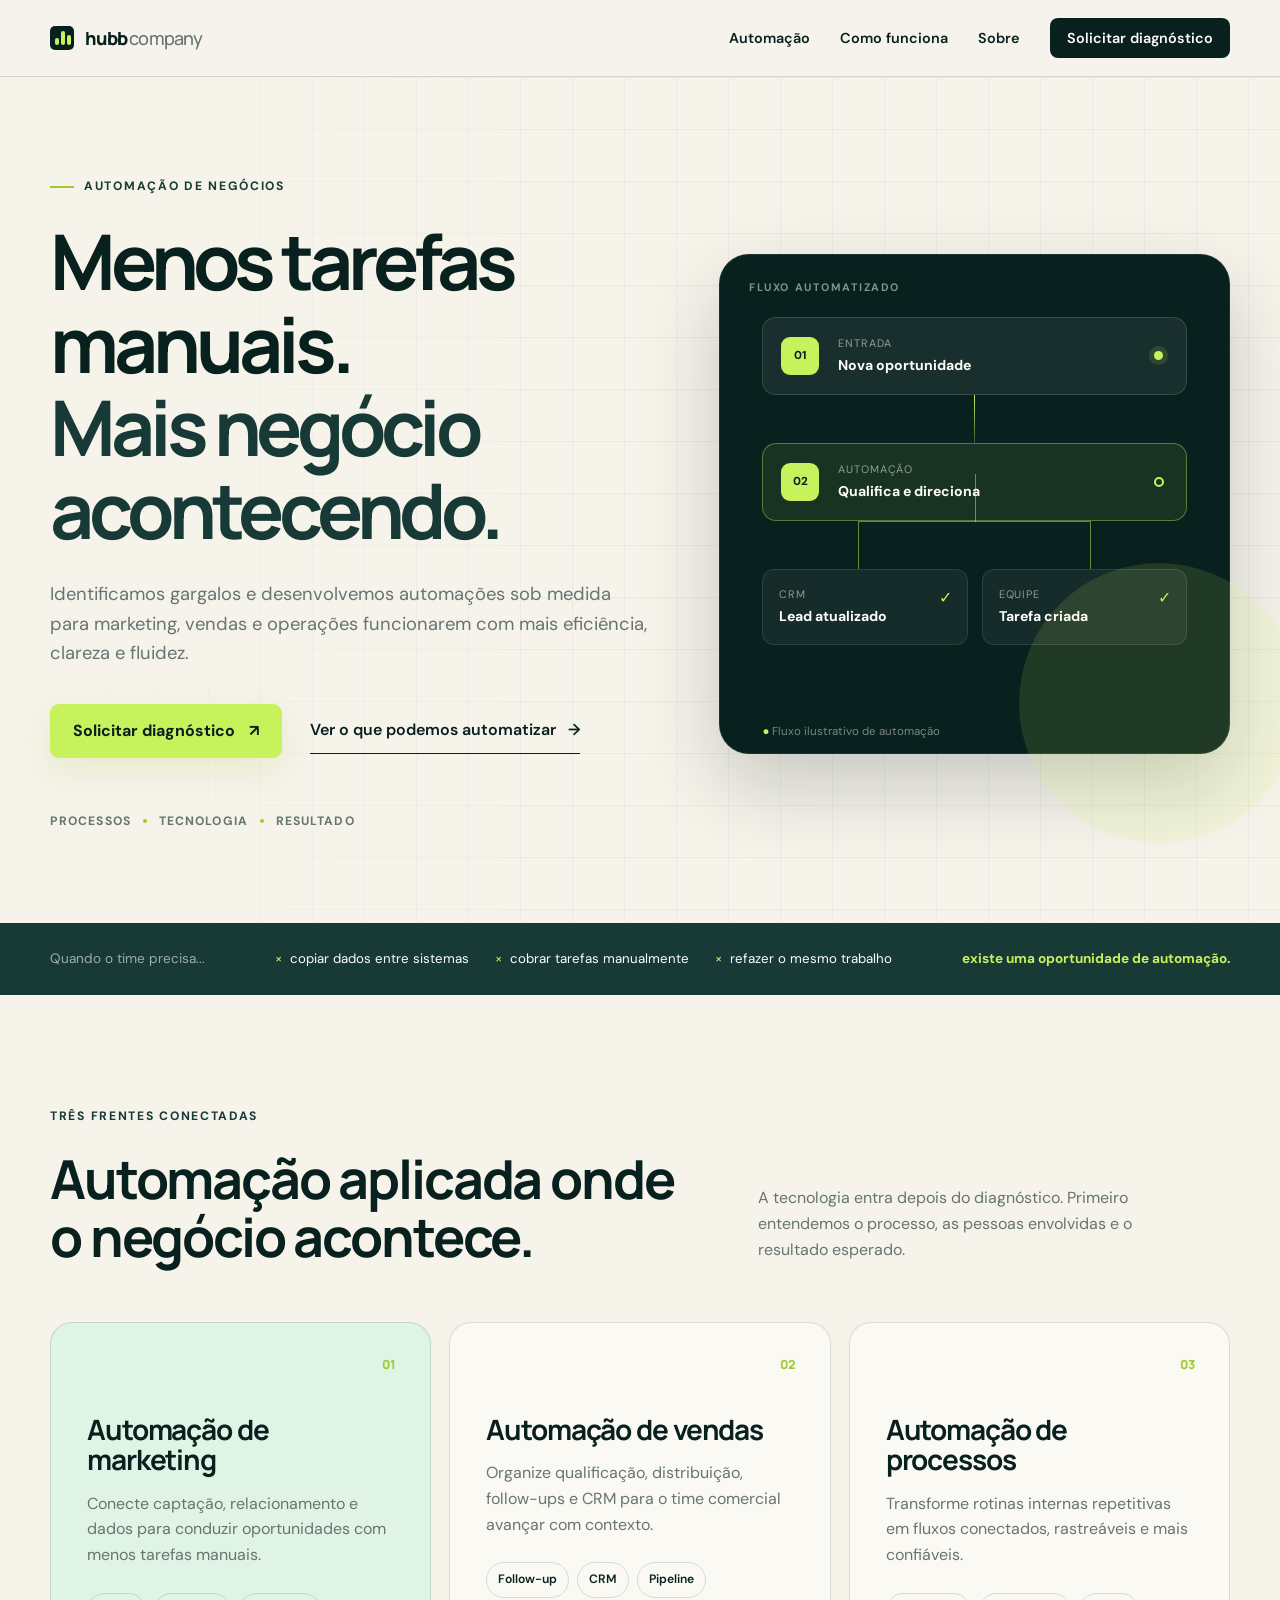
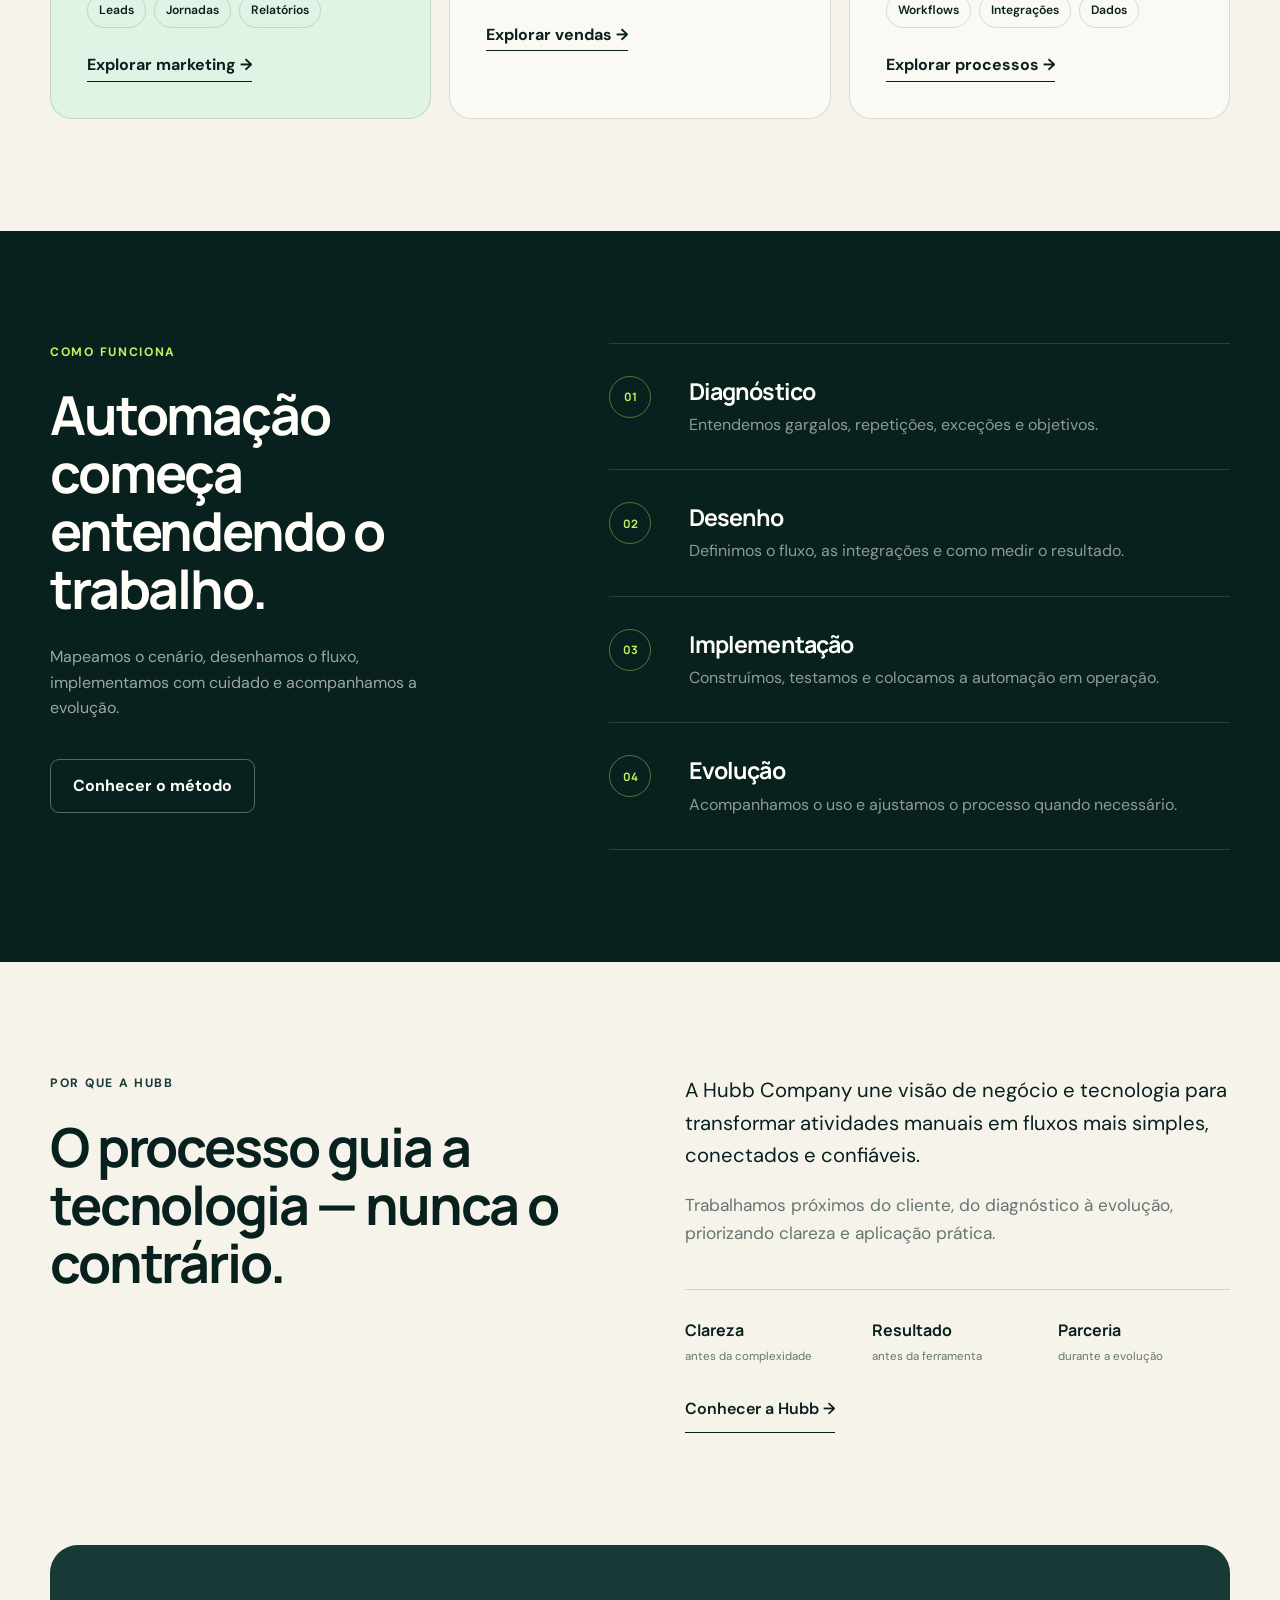
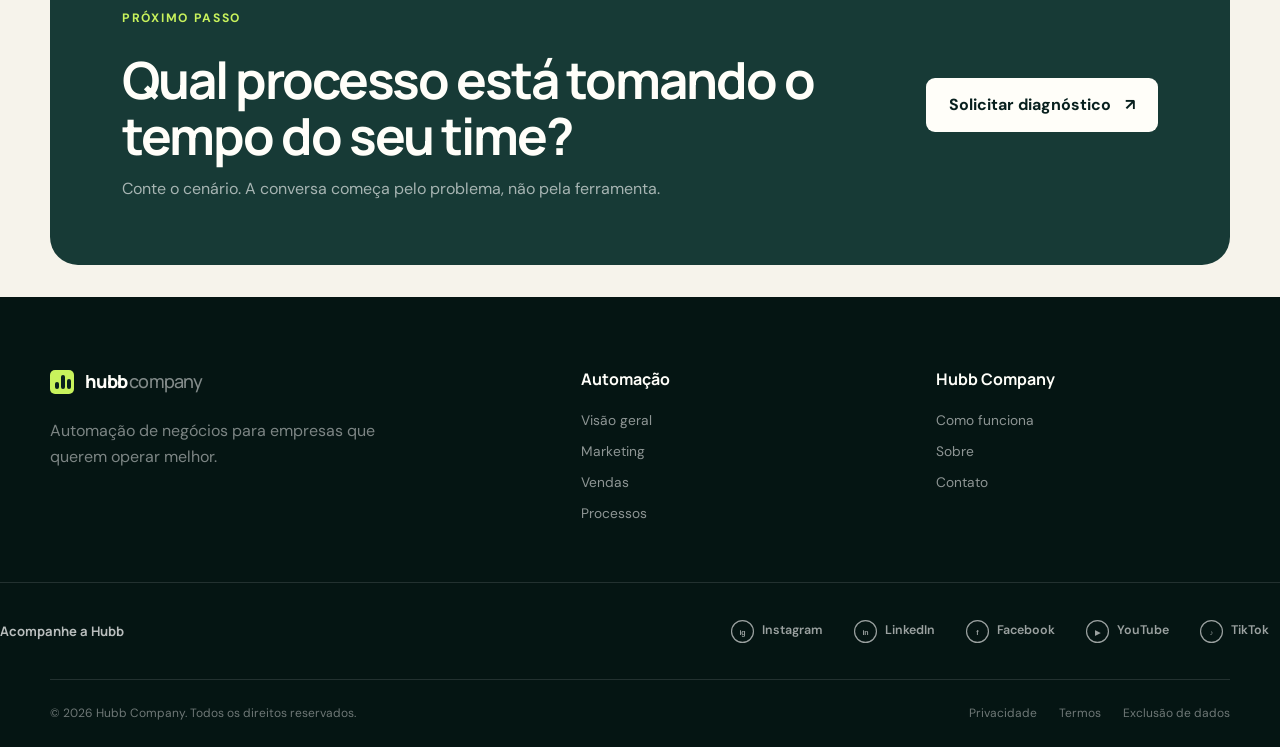
==== commit 4d6d78b3: "Atualiza site" ====
--- a/index.html
+++ b/index.html
@@ -7,7 +7,7 @@
   <meta property="og:locale" content="pt_BR"><meta property="og:site_name" content="Hubb Company"><meta property="og:type" content="website"><meta property="og:title" content="Hubb Company — Automação de negócios"><meta property="og:description" content="Menos tarefas manuais. Mais negócio acontecendo."><meta property="og:url" content="https://hubbcompany.com.br/"><meta property="og:image" content="https://hubbcompany.com.br/og.png"><meta property="og:image:width" content="1200"><meta property="og:image:height" content="630"><meta property="og:image:alt" content="Hubb Company — automação de negócios">
   <meta name="twitter:card" content="summary_large_image"><meta name="twitter:title" content="Hubb Company — Automação de negócios"><meta name="twitter:description" content="Menos tarefas manuais. Mais negócio acontecendo."><meta name="twitter:image" content="https://hubbcompany.com.br/og.png">
   <link rel="preconnect" href="https://fonts.googleapis.com"><link rel="preconnect" href="https://fonts.gstatic.com" crossorigin><link href="https://fonts.googleapis.com/css2?family=DM+Sans:wght@400;500;600;700&family=Manrope:wght@500;600;700;800&display=swap" rel="stylesheet"><link rel="stylesheet" href="/styles.css">
-  <script type="application/ld+json">{"@context":"https://schema.org","@graph":[{"@type":"Organization","@id":"https://hubbcompany.com.br/#organization","name":"Hubb Company","url":"https://hubbcompany.com.br/","email":"contato@hubbcompany.com.br","logo":"https://hubbcompany.com.br/og.png"},{"@type":"WebSite","@id":"https://hubbcompany.com.br/#website","url":"https://hubbcompany.com.br/","name":"Hubb Company","inLanguage":"pt-BR","publisher":{"@id":"https://hubbcompany.com.br/#organization"}}]}</script>
+  <script type="application/ld+json">{"@context":"https://schema.org","@graph":[{"@type":"Organization","@id":"https://hubbcompany.com.br/#organization","name":"Hubb Company","url":"https://hubbcompany.com.br/","email":"contato@hubbcompany.com.br","logo":"https://hubbcompany.com.br/og.png","sameAs":["https://www.instagram.com/hubbcompany/","https://www.linkedin.com/company/hubbcompany/","https://www.facebook.com/hubbcompany/","https://www.youtube.com/@hubbcompany","https://www.tiktok.com/@hubbcompany","https://share.google/yQZIZZm4AxiGnwaPU"],"contactPoint":{"@type":"ContactPoint","telephone":"+55-19-99151-2409","availableLanguage":"Portuguese"}},{"@type":"WebSite","@id":"https://hubbcompany.com.br/#website","url":"https://hubbcompany.com.br/","name":"Hubb Company","inLanguage":"pt-BR","publisher":{"@id":"https://hubbcompany.com.br/#organization"}}]}</script>
 </head>
 <body>
   <noscript><iframe src="https://www.googletagmanager.com/ns.html?id=GTM-T8QFWPZV" height="0" width="0" style="display:none;visibility:hidden"></iframe></noscript>
--- a/styles.css
+++ b/styles.css
@@ -126,6 +126,13 @@
 .footer-grid nav strong { margin-bottom: 7px; color: var(--white); font-family: var(--font-display); }
 .footer-grid nav a { color: rgba(255,255,255,.55); font-size: .86rem; }
 .footer-grid nav a:hover { color: var(--lime); }
+.footer-social { display: flex; align-items: center; justify-content: space-between; gap: 30px; padding: 26px 0; border-top: 1px solid rgba(255,255,255,.12); }
+.footer-social > strong { color: rgba(255,255,255,.72); font: 700 .82rem var(--font-display); }
+.social-links { display: flex; flex-wrap: wrap; gap: 8px; }
+.social-links a { display: inline-flex; align-items: center; gap: 7px; min-height: 44px; padding: 7px 11px; border-radius: 8px; color: rgba(255,255,255,.6); font-size: .78rem; font-weight: 600; transition: color .2s ease, background .2s ease; }
+.social-links a:hover { color: var(--lime); background: rgba(255,255,255,.06); }
+.social-icon { width: 25px; height: 25px; overflow: visible; fill: none; stroke: currentColor; stroke-width: 1.5; }
+.social-icon text { fill: currentColor; stroke: none; font: 700 9px Arial, sans-serif; }
 .footer-main { display: flex; justify-content: space-between; align-items: center; padding-bottom: 58px; } .footer-main > p { max-width: 340px; margin: 0; color: rgba(255,255,255,.48); text-align: right; }
 .logo-footer .logo-mark { background: var(--lime); } .logo-footer .logo-mark i { background: var(--ink); } .logo-footer > span:last-child > span { color: rgba(255,255,255,.5); }
 .footer-bottom { display: flex; justify-content: space-between; gap: 20px; padding-top: 24px; border-top: 1px solid rgba(255,255,255,.12); color: rgba(255,255,255,.42); font-size: .75rem; } .footer-bottom p { margin: 0; } .footer-bottom nav { display: flex; gap: 22px; } .footer-bottom a:hover { color: var(--lime); }
@@ -170,6 +177,19 @@
 .contact-page .contact-panel h1 { font-size: clamp(2.7rem, 5vw, 4.6rem); }
 .error-page { display: grid; align-items: center; min-height: 100vh; padding: 70px 0; }
 .error-code { margin: 90px 0 12px; color: var(--lime-deep); font: 800 1rem var(--font-display); letter-spacing: .15em; }
+.external-channels-section { padding: 105px 0; }
+.external-channels-grid { display: grid; grid-template-columns: 1.25fr .75fr; gap: 18px; }
+.external-channel-card { display: grid; align-content: start; gap: 24px; padding: 34px; border: 1px solid var(--line); border-radius: var(--radius); background: rgba(255,254,249,.62); }
+.external-channel-card.featured-channel { background: var(--mint); }
+.external-channel-card > svg { width: 38px; height: 38px; fill: none; stroke: var(--ink); stroke-linecap: round; stroke-linejoin: round; stroke-width: 1.6; }
+.external-channel-card h3 { margin-bottom: 8px; font-size: 1.5rem; }
+.external-channel-card p { margin-bottom: 0; color: var(--muted); }
+.external-channel-card .channel-label { margin-bottom: 9px; color: var(--lime-deep); font-size: .7rem; font-weight: 800; letter-spacing: .12em; text-transform: uppercase; }
+.external-channel-card .btn, .external-channel-card .text-link { align-self: end; justify-self: start; }
+.google-review-callout { display: flex; align-items: center; justify-content: space-between; gap: 30px; margin-top: 18px; padding: 22px 28px; border: 1px solid var(--line); border-radius: 13px; }
+.google-review-callout p { margin: 0; color: var(--muted); }
+.google-review-callout a { flex: 0 0 auto; color: var(--ink); font-weight: 700; }
+.google-review-callout a:hover { color: var(--lime-deep); }
 @media (max-width: 980px) {
   .hero-grid, .method-grid, .about-grid, .split-content { grid-template-columns: 1fr; }
   .hero-grid { gap: 55px; } .process-visual { max-width: 620px; width: 100%; margin: auto; }
@@ -178,6 +198,7 @@
   .contact-panel { grid-template-columns: 1fr; gap: 38px; }
   .three-columns { grid-template-columns: 1fr 1fr; }
   .footer-grid { grid-template-columns: 1.4fr 1fr 1fr; gap: 30px; }
+  .external-channels-grid { grid-template-columns: 1fr; }
 }
 @media (max-width: 720px) {
   .container { width: min(calc(100% - 28px), var(--max-width)); } .section { padding: 78px 0; }
@@ -190,5 +211,6 @@
   .contact-panel { width: 100%; padding: 54px 22px; border-radius: 0; } .contact-section { padding: 0; } .contact-form { padding: 22px 16px; } .form-row { grid-template-columns: 1fr; }
   .footer-main, .footer-bottom { align-items: flex-start; flex-direction: column; } .footer-main > p { text-align: left; } .footer-bottom nav { flex-wrap: wrap; gap: 12px 18px; }
   .footer-grid { grid-template-columns: 1fr; gap: 34px; } .compact-cta { align-items: flex-start; flex-direction: column; padding: 52px 24px; border-radius: 0; } .contact-section .compact-cta { width: 100%; } .page-hero { padding: 65px 0 80px; } .timeline li { grid-template-columns: 58px 1fr; gap: 18px; } .timeline > li > span { width: 46px; height: 46px; }
+  .footer-social, .google-review-callout { align-items: flex-start; flex-direction: column; } .social-links { width: 100%; } .social-links a { flex: 1 1 130px; } .external-channels-section { padding: 78px 0; } .external-channel-card { padding: 26px; }
 }
 @media (prefers-reduced-motion: reduce) { html { scroll-behavior: auto; } *, *::before, *::after { animation-duration: .01ms !important; } }
